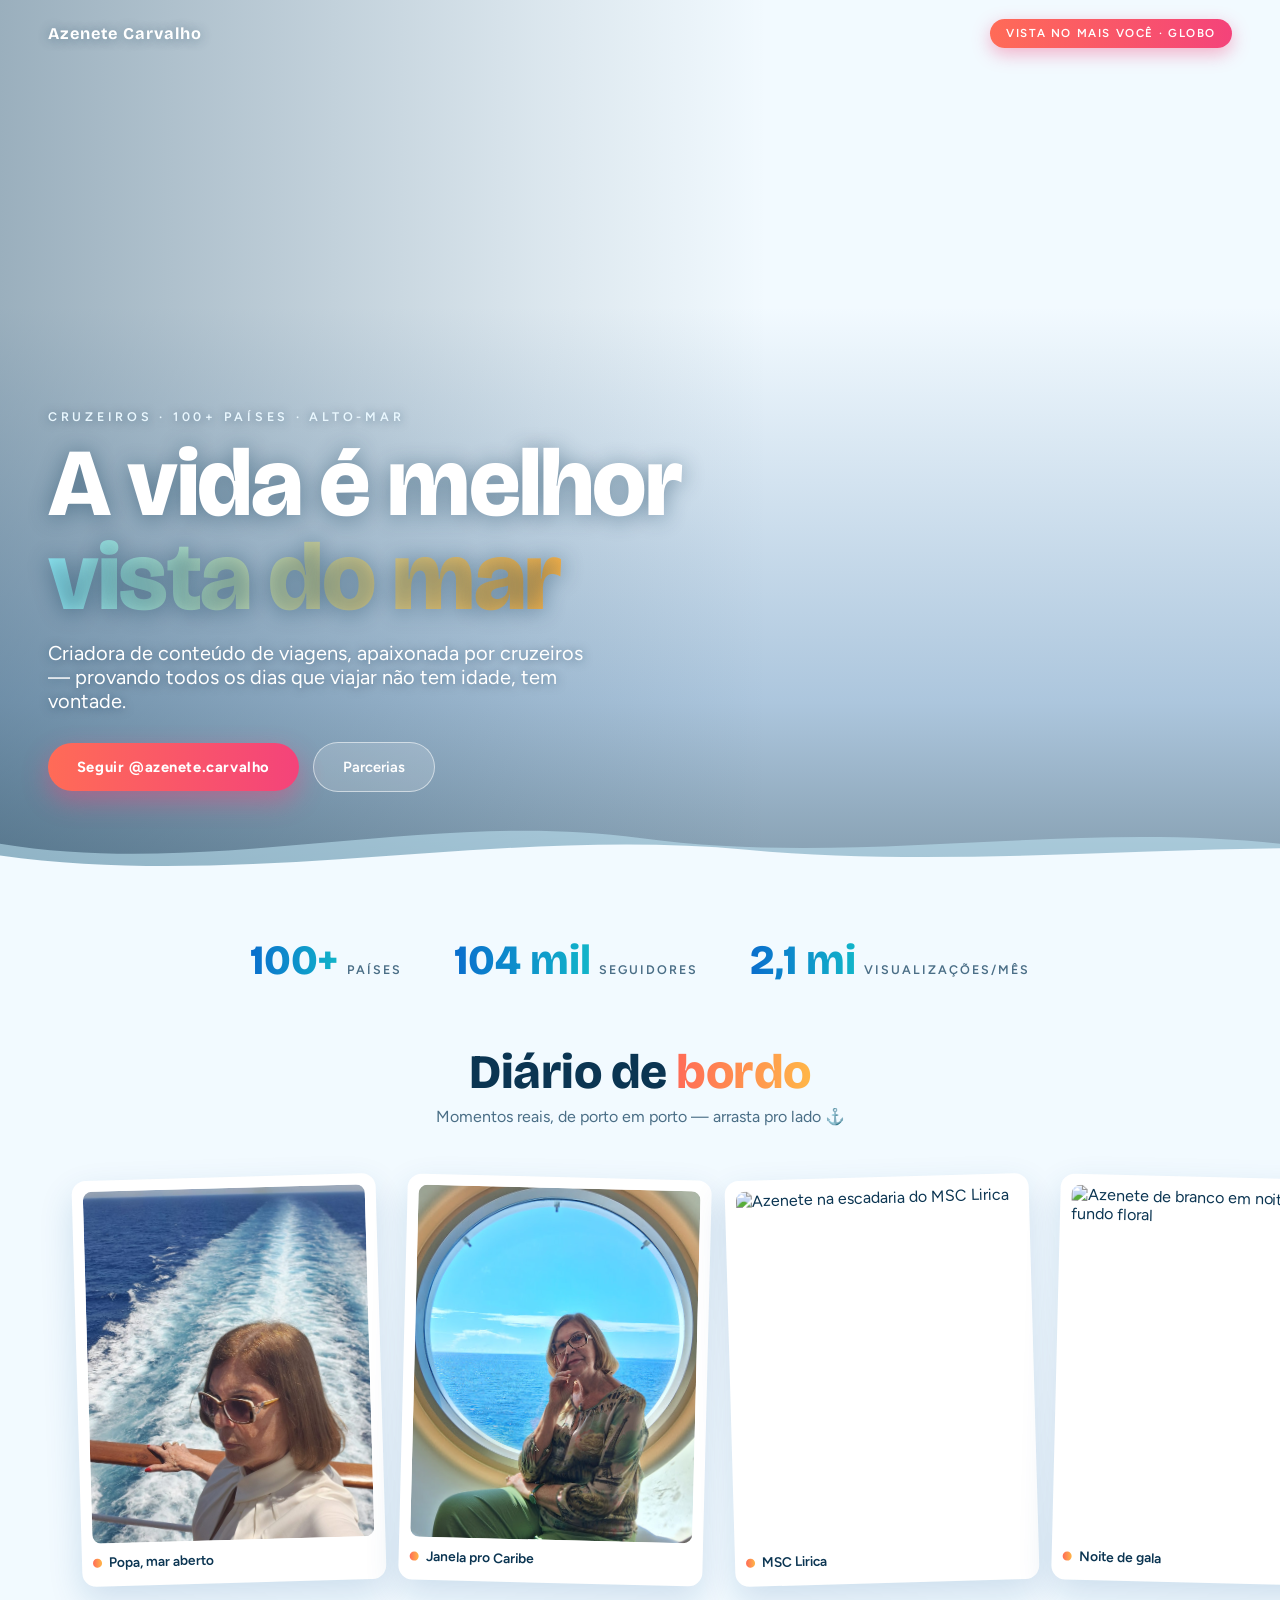
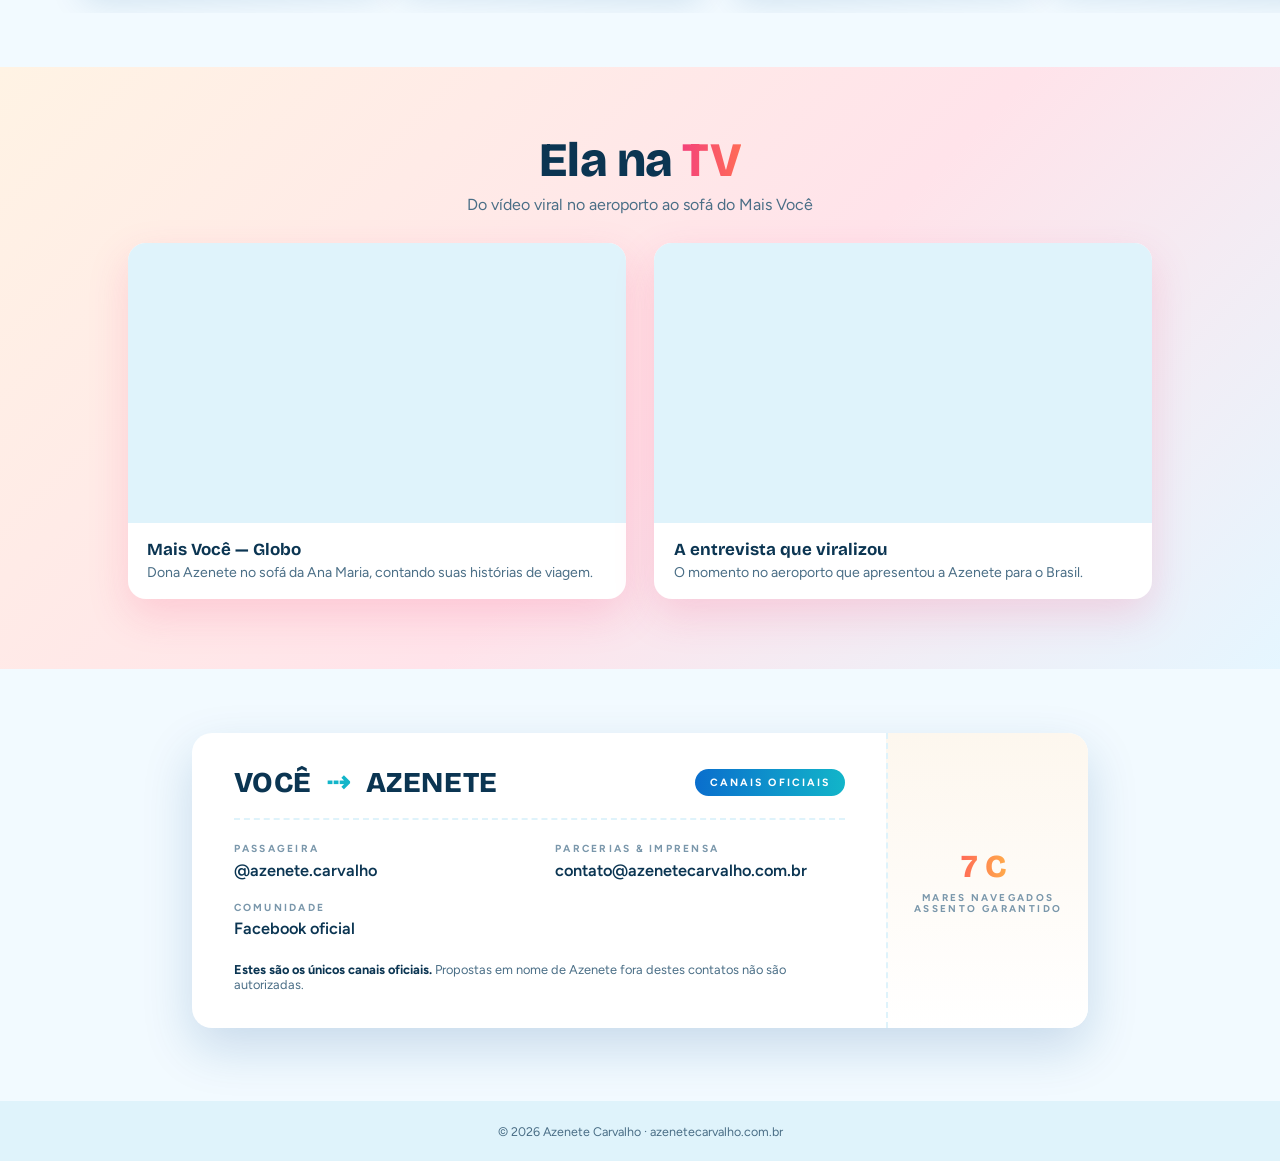
==== index.html @ 5b89d225 "Add files via upload" ====
<!DOCTYPE html>
<html lang="pt-BR">
<head>
<meta charset="UTF-8">
<meta name="viewport" content="width=device-width, initial-scale=1.0">
<title>Azenete Carvalho — A vida vista do mar</title>
<meta name="description" content="Azenete Carvalho, criadora de conteúdo de viagens e apaixonada por cruzeiros. 100+ países, TV, e histórias de cada porto. Contato oficial.">
<link rel="preconnect" href="https://fonts.googleapis.com">
<link rel="preconnect" href="https://fonts.gstatic.com" crossorigin>
<link href="https://fonts.googleapis.com/css2?family=Bricolage+Grotesque:wght@400;600;700;800&family=Figtree:ital,wght@0,300;0,400;0,500;0,600;1,400&display=swap" rel="stylesheet">
<style>
  :root{
    --ceu:#F2FAFF;
    --agua:#DFF3FB;
    --turquesa:#12B5C9;
    --azul:#0A6ECD;
    --profundo:#0B4E8F;
    --coral:#FF6B57;
    --rosa:#F4437A;
    --sol:#FFB648;
    --tinta:#0B3552;
    --branco:#FFFFFF;
  }
  *{margin:0;padding:0;box-sizing:border-box;}
  html{scroll-behavior:smooth;}
  body{
    font-family:'Figtree',sans-serif;
    background:var(--ceu);
    color:var(--tinta);
    overflow-x:hidden;
  }
  h1,h2,h3{font-family:'Bricolage Grotesque',sans-serif;}
  img{display:block;}
  a:focus-visible{outline:3px solid var(--azul);outline-offset:3px;border-radius:4px;}

  /* ============ HERO IMERSIVO ============ */
  .hero{
    position:relative;
    min-height:100svh;
    display:flex;flex-direction:column;justify-content:flex-end;
    isolation:isolate;
  }
  .hero-bg{
    position:absolute;inset:0;z-index:-2;
    background:url("hero-desktop.jpg") center/cover no-repeat;
  }
  @media (max-width:760px){
    .hero-bg{background-image:url("hero-mobile.jpg");background-position:center 30%;}
  }
  .hero::before{ /* véu para leitura, mantendo tudo claro */
    content:"";position:absolute;inset:0;z-index:-1;
    background:
      linear-gradient(90deg,rgba(11,53,82,.38) 0%,rgba(11,53,82,.1) 42%,rgba(11,53,82,0) 60%),
      linear-gradient(180deg,
      rgba(242,250,255,.1) 0%,
      rgba(242,250,255,0) 34%,
      rgba(11,78,143,.3) 78%,
      rgba(11,53,82,.5) 100%);
  }
  .hero-topo{
    position:absolute;top:0;left:0;right:0;
    display:flex;justify-content:space-between;align-items:center;
    padding:1.2rem clamp(1.2rem,4vw,3rem);
  }
  .logo{
    font-family:'Bricolage Grotesque',sans-serif;
    font-weight:700;font-size:1.02rem;letter-spacing:.06em;
    color:var(--branco);text-decoration:none;
    text-shadow:0 1px 12px rgba(11,53,82,.45);
  }
  .hero-topo .tag-topo{
    font-size:.72rem;font-weight:600;letter-spacing:.14em;text-transform:uppercase;
    color:var(--branco);
    background:linear-gradient(90deg,var(--coral),var(--rosa));
    padding:.45rem 1rem;border-radius:999px;
    box-shadow:0 6px 18px rgba(244,67,122,.4);
  }
  .hero-conteudo{
    padding:0 clamp(1.2rem,4vw,3rem) clamp(5.5rem,12vh,8rem);
    color:var(--branco);
  }
  .hero-conteudo .kicker{
    display:inline-block;
    font-weight:600;font-size:.78rem;letter-spacing:.3em;text-transform:uppercase;
    color:#EAF8FF;
    margin-bottom:.8rem;
    text-shadow:0 1px 10px rgba(11,53,82,.5);
  }
  .hero-conteudo h1{
    font-size:clamp(2.7rem,8vw,6rem);
    font-weight:800;
    line-height:.98;
    letter-spacing:-.015em;
    max-width:12ch;
    text-shadow:0 2px 22px rgba(11,53,82,.45);
  }
  .hero-conteudo h1 span{
    background:linear-gradient(90deg,#8FE9F5,var(--sol));
    -webkit-background-clip:text;background-clip:text;
    color:transparent;
  }
  .hero-conteudo p{
    margin-top:1rem;
    font-size:clamp(1rem,1.8vw,1.25rem);
    font-weight:400;
    max-width:34rem;
    text-shadow:0 1px 10px rgba(11,53,82,.5);
  }
  .hero-acao{
    margin-top:1.8rem;
    display:flex;gap:.9rem;flex-wrap:wrap;align-items:center;
  }
  .btn-vivo{
    text-decoration:none;
    font-weight:700;font-size:.92rem;letter-spacing:.04em;
    color:var(--branco);
    background:linear-gradient(90deg,var(--coral),var(--rosa));
    padding:.95rem 1.8rem;border-radius:999px;
    box-shadow:0 10px 26px rgba(244,67,122,.45);
    transition:transform .22s,box-shadow .22s;
  }
  .btn-vivo:hover{transform:translateY(-3px) scale(1.02);box-shadow:0 16px 34px rgba(244,67,122,.55);}
  .btn-vidro{
    text-decoration:none;
    font-weight:600;font-size:.92rem;
    color:var(--branco);
    background:rgba(255,255,255,.16);
    border:1px solid rgba(255,255,255,.55);
    backdrop-filter:blur(6px);
    padding:.95rem 1.8rem;border-radius:999px;
    transition:background .22s;
  }
  .btn-vidro:hover{background:rgba(255,255,255,.3);}
  /* ondas animadas na base do hero */
  .ondas{
    position:absolute;left:0;right:0;bottom:-2px;
    height:clamp(70px,10vw,130px);
    overflow:hidden;
    line-height:0;
  }
  .ondas svg{
    display:block;
    width:200%;height:100%;
    animation:maré 11s linear infinite;
  }
  .ondas.tras svg{animation-duration:17s;opacity:.55;}
  @keyframes maré{
    from{transform:translateX(0);}
    to{transform:translateX(-50%);}
  }
  @media (prefers-reduced-motion:reduce){
    .ondas svg{animation:none;}
  }

  /* ============ FAIXA DE NÚMEROS ============ */
  .bandeirola{
    background:var(--ceu);
    padding:2.2rem 4vw 1rem;
    display:flex;justify-content:center;gap:clamp(1rem,4vw,3.5rem);flex-wrap:wrap;
  }
  .bandeirola div{
    display:flex;align-items:baseline;gap:.55rem;
  }
  .bandeirola strong{
    font-family:'Bricolage Grotesque',sans-serif;
    font-weight:800;
    font-size:clamp(1.8rem,3.4vw,2.6rem);
    background:linear-gradient(90deg,var(--azul),var(--turquesa));
    -webkit-background-clip:text;background-clip:text;color:transparent;
  }
  .bandeirola span{
    font-size:.78rem;font-weight:600;letter-spacing:.16em;text-transform:uppercase;
    color:#4A6E86;
  }

  /* ============ DIÁRIO DE BORDO (galeria) ============ */
  .diario{padding:2.6rem 0 3.4rem;}
  .titulo-onda{
    text-align:center;
    margin-bottom:1.8rem;
    padding:0 6vw;
  }
  .titulo-onda h2{
    font-size:clamp(1.9rem,4.4vw,3rem);
    font-weight:800;letter-spacing:-.01em;
  }
  .titulo-onda h2 em{
    font-style:normal;
    background:linear-gradient(90deg,var(--coral),var(--sol));
    -webkit-background-clip:text;background-clip:text;color:transparent;
  }
  .titulo-onda p{color:#4A6E86;margin-top:.4rem;font-size:1rem;}
  .trilho{
    display:flex;gap:1.4rem;
    overflow-x:auto;
    padding:1.4rem clamp(1.2rem,6vw,5rem) 1.8rem;
    scroll-snap-type:x mandatory;
    scrollbar-width:thin;
    scrollbar-color:var(--turquesa) transparent;
  }
  .polaroide{
    flex:0 0 auto;
    width:clamp(15rem,26vw,19rem);
    background:var(--branco);
    padding:.7rem .7rem 1rem;
    border-radius:14px;
    box-shadow:0 14px 34px rgba(11,78,143,.16);
    scroll-snap-align:center;
    transition:transform .3s;
  }
  .polaroide:nth-child(odd){transform:rotate(-1.6deg);}
  .polaroide:nth-child(even){transform:rotate(1.4deg);}
  .polaroide:hover{transform:rotate(0) translateY(-8px);}
  .polaroide img{
    width:100%;aspect-ratio:4/5;object-fit:cover;
    border-radius:9px;
  }
  .polaroide figcaption{
    margin-top:.7rem;
    font-size:.86rem;font-weight:600;
    color:var(--tinta);
    display:flex;align-items:center;gap:.45rem;
  }
  .polaroide figcaption::before{
    content:"";
    width:.55rem;height:.55rem;border-radius:50%;
    background:linear-gradient(90deg,var(--coral),var(--sol));
    flex:none;
  }

  /* ============ NA TV ============ */
  .tv{
    position:relative;
    background:linear-gradient(135deg,#FFF3E4 0%,#FFE3EA 55%,#E5F6FF 100%);
    padding:4rem 6vw 4.4rem;
  }
  .tv .titulo-onda h2 em{
    background:linear-gradient(90deg,var(--rosa),var(--coral));
    -webkit-background-clip:text;background-clip:text;color:transparent;
  }
  .videos{
    display:grid;
    grid-template-columns:repeat(auto-fit,minmax(min(21rem,100%),1fr));
    gap:1.8rem;
    max-width:64rem;
    margin:0 auto;
  }
  .video-card{
    background:var(--branco);
    border-radius:18px;
    overflow:hidden;
    box-shadow:0 16px 40px rgba(244,67,122,.18);
  }
  .video-card .tela{
    aspect-ratio:16/9;
    width:100%;border:0;display:block;
    background:var(--agua);
  }
  .video-card h3{
    font-size:1.06rem;font-weight:700;
    padding:1rem 1.2rem .25rem;
  }
  .video-card p{
    font-size:.88rem;color:#4A6E86;
    padding:0 1.2rem 1.1rem;
  }

  /* ============ CARTÃO DE EMBARQUE (contato) ============ */
  .embarque{padding:4rem 6vw 4.6rem;background:var(--ceu);}
  .cartao-embarque{
    max-width:56rem;margin:0 auto;
    display:grid;
    grid-template-columns:1fr auto;
    background:var(--branco);
    border-radius:20px;
    overflow:hidden;
    box-shadow:0 20px 50px rgba(11,78,143,.18);
  }
  .ce-principal{padding:2rem clamp(1.4rem,4vw,2.6rem) 2.2rem;}
  .ce-cabecalho{
    display:flex;justify-content:space-between;align-items:center;
    gap:1rem;
    padding-bottom:1.1rem;margin-bottom:1.4rem;
    border-bottom:2px dashed var(--agua);
  }
  .ce-cabecalho .rota{
    font-family:'Bricolage Grotesque',sans-serif;
    font-weight:800;font-size:clamp(1.3rem,3vw,1.8rem);
    letter-spacing:.02em;
  }
  .ce-cabecalho .rota i{
    font-style:normal;color:var(--turquesa);padding:0 .5rem;
  }
  .ce-cabecalho .classe{
    font-size:.66rem;font-weight:700;letter-spacing:.2em;text-transform:uppercase;
    color:var(--branco);
    background:linear-gradient(90deg,var(--azul),var(--turquesa));
    padding:.45rem .9rem;border-radius:999px;
    white-space:nowrap;
  }
  .ce-campos{
    display:grid;
    grid-template-columns:repeat(auto-fit,minmax(13rem,1fr));
    gap:1.3rem 2rem;
  }
  .ce-campos dt{
    font-size:.64rem;font-weight:700;letter-spacing:.22em;text-transform:uppercase;
    color:#7A97AB;
    margin-bottom:.3rem;
  }
  .ce-campos dd a{
    font-weight:600;font-size:1.02rem;
    color:var(--tinta);text-decoration:none;
    border-bottom:2px solid transparent;
    transition:color .2s,border-color .2s;
    overflow-wrap:anywhere;
  }
  .ce-campos dd a:hover{color:var(--azul);border-color:var(--sol);}
  .ce-aviso{
    margin-top:1.5rem;
    font-size:.8rem;color:#4A6E86;
  }
  .ce-aviso b{color:var(--tinta);}
  .ce-canhoto{
    border-left:2px dashed var(--agua);
    background:linear-gradient(180deg,#FDF7EE,#FFF);
    padding:2rem 1.6rem;
    display:flex;flex-direction:column;justify-content:center;align-items:center;
    gap:.4rem;
    min-width:11rem;
    text-align:center;
  }
  .ce-canhoto .assento{
    font-family:'Bricolage Grotesque',sans-serif;
    font-weight:800;font-size:2rem;
    background:linear-gradient(90deg,var(--coral),var(--sol));
    -webkit-background-clip:text;background-clip:text;color:transparent;
  }
  .ce-canhoto span{
    font-size:.62rem;font-weight:700;letter-spacing:.24em;text-transform:uppercase;
    color:#7A97AB;
  }

  footer{
    text-align:center;
    padding:1.4rem 6vw;
    font-size:.78rem;color:#4A6E86;
    background:var(--agua);
  }

  @media (prefers-reduced-motion:no-preference){
    .hero-conteudo>*{animation:subir .85s ease both;}
    .hero-conteudo p{animation-delay:.12s;}
    .hero-acao{animation-delay:.22s;}
    @keyframes subir{from{opacity:0;transform:translateY(18px);}to{opacity:1;transform:none;}}
  }

  @media (max-width:760px){
    .hero-topo .tag-topo{display:none;}
    .cartao-embarque{grid-template-columns:1fr;}
    .ce-canhoto{
      border-left:none;border-top:2px dashed var(--agua);
      flex-direction:row;justify-content:center;gap:.8rem;
      padding:1.2rem;
    }
  }
</style>
</head>
<body>

<header class="hero">
  <div class="hero-bg" role="img" aria-label="Azenete Carvalho de azul na popa do navio, com a mão na amurada e a esteira turquesa do cruzeiro ao fundo"></div>
  <div class="hero-topo">
    <a class="logo" href="#">Azenete Carvalho</a>
    <span class="tag-topo">Vista no Mais Você · Globo</span>
  </div>
  <div class="hero-conteudo">
    <span class="kicker">Cruzeiros · 100+ países · Alto-mar</span>
    <h1>A vida é melhor <span>vista do mar</span></h1>
    <p>Criadora de conteúdo de viagens, apaixonada por cruzeiros — provando todos os dias que viajar não tem idade, tem vontade.</p>
    <div class="hero-acao">
      <a class="btn-vivo" href="https://www.instagram.com/azenete.carvalho" target="_blank" rel="noopener">Seguir @azenete.carvalho</a>
      <a class="btn-vidro" href="#contato">Parcerias</a>
    </div>
  </div>
  <div class="ondas tras" aria-hidden="true">
    <svg viewBox="0 0 1440 110" preserveAspectRatio="none" xmlns="http://www.w3.org/2000/svg">
      <path d="M0,60 C120,90 240,30 360,55 C480,80 600,40 720,60 C840,80 960,30 1080,55 C1200,80 1320,45 1440,60 L1440,110 L0,110 Z" fill="#BFE6F4"/>
      <path d="M1440,60 C1560,90 1680,30 1800,55 C1920,80 2040,40 2160,60 C2280,80 2400,30 2520,55 C2640,80 2760,45 2880,60 L2880,110 L1440,110 Z" fill="#BFE6F4"/>
    </svg>
  </div>
  <div class="ondas" aria-hidden="true">
    <svg viewBox="0 0 1440 110" preserveAspectRatio="none" xmlns="http://www.w3.org/2000/svg">
      <path d="M0,70 C140,100 280,45 420,65 C560,85 700,50 840,70 C980,90 1120,45 1260,65 C1360,79 1420,68 1440,70 L1440,110 L0,110 Z" fill="#F2FAFF"/>
      <path d="M1440,70 C1580,100 1720,45 1860,65 C2000,85 2140,50 2280,70 C2420,90 2560,45 2700,65 C2800,79 2860,68 2880,70 L2880,110 L1440,110 Z" fill="#F2FAFF"/>
    </svg>
  </div>
</header>

<section class="bandeirola" aria-label="Em números">
  <div><strong>100+</strong><span>países</span></div>
  <div><strong>104 mil</strong><span>seguidores</span></div>
  <div><strong>2,1 mi</strong><span>visualizações/mês</span></div>
</section>

<section class="diario">
  <div class="titulo-onda">
    <h2>Diário de <em>bordo</em></h2>
    <p>Momentos reais, de porto em porto — arrasta pro lado ⚓</p>
  </div>
  <div class="trilho" tabindex="0" aria-label="Galeria de fotos, role horizontalmente">
    <figure class="polaroide">
      <img src="capa-esteira.jpg" alt="Azenete de blusa branca na popa, com a esteira azul do navio ao fundo" loading="lazy">
      <figcaption>Popa, mar aberto</figcaption>
    </figure>
    <figure class="polaroide">
      <img src="galeria-escotilha-sol.jpg" alt="Azenete sentada numa grande escotilha com o mar azul atrás" loading="lazy">
      <figcaption>Janela pro Caribe</figcaption>
    </figure>
    <figure class="polaroide">
      <img src="galeria-escadaria.jpg" alt="Azenete na escadaria do MSC Lirica" loading="lazy">
      <figcaption>MSC Lirica</figcaption>
    </figure>
    <figure class="polaroide">
      <img src="galeria-gala-flores.jpg" alt="Azenete de branco em noite de gala, fundo floral" loading="lazy">
      <figcaption>Noite de gala</figcaption>
    </figure>
    <figure class="polaroide">
      <img src="galeria-escotilha-poa.jpg" alt="Azenete de blusa poá diante da escotilha" loading="lazy">
      <figcaption>Fim de tarde a bordo</figcaption>
    </figure>
    <figure class="polaroide">
      <img src="galeria-estudio.jpg" alt="Retrato de Azenete no estúdio do MSC World America" loading="lazy">
      <figcaption>MSC World America</figcaption>
    </figure>
    <figure class="polaroide">
      <img src="galeria-esteira-verde.jpg" alt="Azenete de camisa verde com a esteira do navio ao fundo" loading="lazy">
      <figcaption>Rumo ao próximo porto</figcaption>
    </figure>
  </div>
</section>

<section class="tv">
  <div class="titulo-onda">
    <h2>Ela na <em>TV</em></h2>
    <p>Do vídeo viral no aeroporto ao sofá do Mais Você</p>
  </div>
  <div class="videos">
    <div class="video-card">
      <!-- SUBSTITUA VIDEO_ID_1 pelo ID do vídeo no YouTube -->
      <iframe class="tela" src="https://www.youtube.com/embed/VIDEO_ID_1" title="Azenete no Mais Você (Globo)" loading="lazy" allowfullscreen></iframe>
      <h3>Mais Você — Globo</h3>
      <p>Dona Azenete no sofá da Ana Maria, contando suas histórias de viagem.</p>
    </div>
    <div class="video-card">
      <!-- SUBSTITUA VIDEO_ID_2 pelo ID do vídeo no YouTube -->
      <iframe class="tela" src="https://www.youtube.com/embed/VIDEO_ID_2" title="Entrevista viral de Azenete" loading="lazy" allowfullscreen></iframe>
      <h3>A entrevista que viralizou</h3>
      <p>O momento no aeroporto que apresentou a Azenete para o Brasil.</p>
    </div>
  </div>
</section>

<section class="embarque" id="contato">
  <div class="cartao-embarque">
    <div class="ce-principal">
      <div class="ce-cabecalho">
        <span class="rota">VOCÊ <i>⇢</i> AZENETE</span>
        <span class="classe">Canais oficiais</span>
      </div>
      <dl class="ce-campos">
        <div>
          <dt>Passageira</dt>
          <dd><a href="https://www.instagram.com/azenete.carvalho" target="_blank" rel="noopener">@azenete.carvalho</a></dd>
        </div>
        <div>
          <dt>Parcerias &amp; imprensa</dt>
          <dd><a href="mailto:contato@azenetecarvalho.com.br">contato@azenetecarvalho.com.br</a></dd>
        </div>
        <div>
          <dt>Comunidade</dt>
          <dd><a href="https://www.facebook.com/share/17AZVRUCJy/" target="_blank" rel="noopener">Facebook oficial</a></dd>
        </div>
      </dl>
      <p class="ce-aviso"><b>Estes são os únicos canais oficiais.</b> Propostas em nome de Azenete fora destes contatos não são autorizadas.</p>
    </div>
    <div class="ce-canhoto">
      <span class="assento">7C</span>
      <span>mares navegados<br>assento garantido</span>
    </div>
  </div>
</section>

<footer>© 2026 Azenete Carvalho · azenetecarvalho.com.br</footer>

</body>
</html>
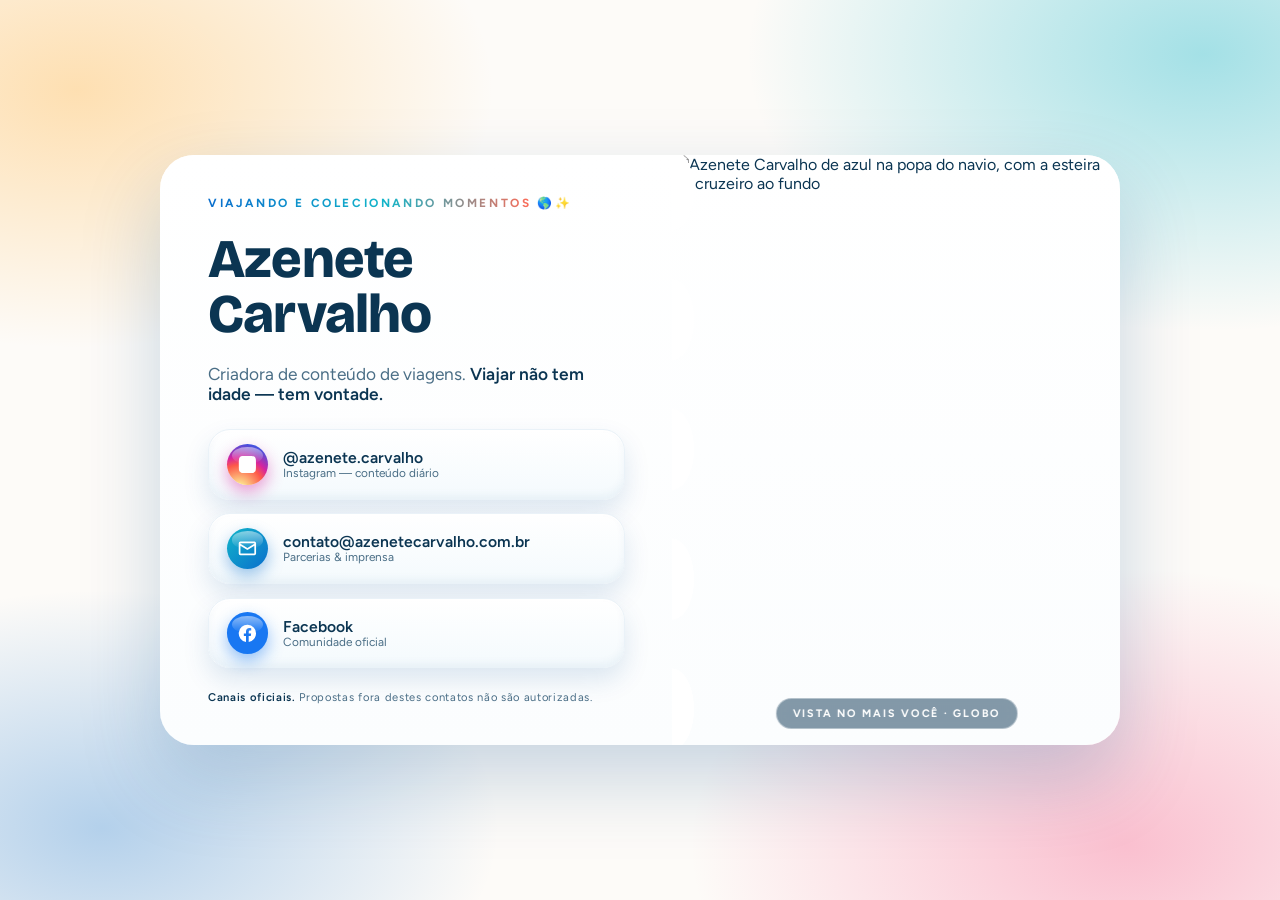
==== commit b12bf4db: "Add files via upload" ====
--- a/index.html
+++ b/index.html
@@ -3,495 +3,229 @@
 <head>
 <meta charset="UTF-8">
 <meta name="viewport" content="width=device-width, initial-scale=1.0">
-<title>Azenete Carvalho — A vida vista do mar</title>
-<meta name="description" content="Azenete Carvalho, criadora de conteúdo de viagens e apaixonada por cruzeiros. 100+ países, TV, e histórias de cada porto. Contato oficial.">
+<title>Azenete Carvalho — Cruzeiros &amp; Viagens</title>
+<meta name="description" content="Azenete Carvalho, criadora de conteúdo de viagens. Canais oficiais de contato.">
 <link rel="preconnect" href="https://fonts.googleapis.com">
 <link rel="preconnect" href="https://fonts.gstatic.com" crossorigin>
-<link href="https://fonts.googleapis.com/css2?family=Bricolage+Grotesque:wght@400;600;700;800&family=Figtree:ital,wght@0,300;0,400;0,500;0,600;1,400&display=swap" rel="stylesheet">
+<link href="https://fonts.googleapis.com/css2?family=Bricolage+Grotesque:wght@600;800&family=Figtree:wght@400;600;700&display=swap" rel="stylesheet">
 <style>
   :root{
-    --ceu:#F2FAFF;
-    --agua:#DFF3FB;
+    --ceu:#EFF8FD;
     --turquesa:#12B5C9;
     --azul:#0A6ECD;
-    --profundo:#0B4E8F;
     --coral:#FF6B57;
     --rosa:#F4437A;
     --sol:#FFB648;
     --tinta:#0B3552;
+    --suave:#4A6E86;
     --branco:#FFFFFF;
   }
   *{margin:0;padding:0;box-sizing:border-box;}
-  html{scroll-behavior:smooth;}
+  html,body{height:100%;}
   body{
     font-family:'Figtree',sans-serif;
-    background:var(--ceu);
     color:var(--tinta);
-    overflow-x:hidden;
-  }
-  h1,h2,h3{font-family:'Bricolage Grotesque',sans-serif;}
-  img{display:block;}
-  a:focus-visible{outline:3px solid var(--azul);outline-offset:3px;border-radius:4px;}
-
-  /* ============ HERO IMERSIVO ============ */
-  .hero{
-    position:relative;
-    min-height:100svh;
-    display:flex;flex-direction:column;justify-content:flex-end;
-    isolation:isolate;
-  }
-  .hero-bg{
-    position:absolute;inset:0;z-index:-2;
-    background:url("hero-desktop.jpg") center/cover no-repeat;
-  }
-  @media (max-width:760px){
-    .hero-bg{background-image:url("hero-mobile.jpg");background-position:center 30%;}
-  }
-  .hero::before{ /* véu para leitura, mantendo tudo claro */
-    content:"";position:absolute;inset:0;z-index:-1;
     background:
-      linear-gradient(90deg,rgba(11,53,82,.38) 0%,rgba(11,53,82,.1) 42%,rgba(11,53,82,0) 60%),
-      linear-gradient(180deg,
-      rgba(242,250,255,.1) 0%,
-      rgba(242,250,255,0) 34%,
-      rgba(11,78,143,.3) 78%,
-      rgba(11,53,82,.5) 100%);
-  }
-  .hero-topo{
-    position:absolute;top:0;left:0;right:0;
-    display:flex;justify-content:space-between;align-items:center;
-    padding:1.2rem clamp(1.2rem,4vw,3rem);
-  }
-  .logo{
-    font-family:'Bricolage Grotesque',sans-serif;
-    font-weight:700;font-size:1.02rem;letter-spacing:.06em;
-    color:var(--branco);text-decoration:none;
-    text-shadow:0 1px 12px rgba(11,53,82,.45);
-  }
-  .hero-topo .tag-topo{
-    font-size:.72rem;font-weight:600;letter-spacing:.14em;text-transform:uppercase;
-    color:var(--branco);
-    background:linear-gradient(90deg,var(--coral),var(--rosa));
-    padding:.45rem 1rem;border-radius:999px;
-    box-shadow:0 6px 18px rgba(244,67,122,.4);
-  }
-  .hero-conteudo{
-    padding:0 clamp(1.2rem,4vw,3rem) clamp(5.5rem,12vh,8rem);
-    color:var(--branco);
-  }
-  .hero-conteudo .kicker{
-    display:inline-block;
-    font-weight:600;font-size:.78rem;letter-spacing:.3em;text-transform:uppercase;
-    color:#EAF8FF;
-    margin-bottom:.8rem;
-    text-shadow:0 1px 10px rgba(11,53,82,.5);
-  }
-  .hero-conteudo h1{
-    font-size:clamp(2.7rem,8vw,6rem);
-    font-weight:800;
-    line-height:.98;
-    letter-spacing:-.015em;
-    max-width:12ch;
-    text-shadow:0 2px 22px rgba(11,53,82,.45);
-  }
-  .hero-conteudo h1 span{
-    background:linear-gradient(90deg,#8FE9F5,var(--sol));
-    -webkit-background-clip:text;background-clip:text;
-    color:transparent;
-  }
-  .hero-conteudo p{
-    margin-top:1rem;
-    font-size:clamp(1rem,1.8vw,1.25rem);
-    font-weight:400;
-    max-width:34rem;
-    text-shadow:0 1px 10px rgba(11,53,82,.5);
-  }
-  .hero-acao{
-    margin-top:1.8rem;
-    display:flex;gap:.9rem;flex-wrap:wrap;align-items:center;
-  }
-  .btn-vivo{
-    text-decoration:none;
-    font-weight:700;font-size:.92rem;letter-spacing:.04em;
-    color:var(--branco);
-    background:linear-gradient(90deg,var(--coral),var(--rosa));
-    padding:.95rem 1.8rem;border-radius:999px;
-    box-shadow:0 10px 26px rgba(244,67,122,.45);
-    transition:transform .22s,box-shadow .22s;
-  }
-  .btn-vivo:hover{transform:translateY(-3px) scale(1.02);box-shadow:0 16px 34px rgba(244,67,122,.55);}
-  .btn-vidro{
-    text-decoration:none;
-    font-weight:600;font-size:.92rem;
-    color:var(--branco);
-    background:rgba(255,255,255,.16);
-    border:1px solid rgba(255,255,255,.55);
-    backdrop-filter:blur(6px);
-    padding:.95rem 1.8rem;border-radius:999px;
-    transition:background .22s;
-  }
-  .btn-vidro:hover{background:rgba(255,255,255,.3);}
-  /* ondas animadas na base do hero */
-  .ondas{
-    position:absolute;left:0;right:0;bottom:-2px;
-    height:clamp(70px,10vw,130px);
+      radial-gradient(42rem 26rem at 6% 10%,rgba(255,182,72,.4) 0%,transparent 62%),
+      radial-gradient(46rem 28rem at 94% 6%,rgba(18,181,201,.38) 0%,transparent 62%),
+      radial-gradient(44rem 28rem at 88% 94%,rgba(244,67,122,.32) 0%,transparent 62%),
+      radial-gradient(40rem 24rem at 8% 92%,rgba(10,110,205,.3) 0%,transparent 62%),
+      radial-gradient(30rem 20rem at 50% 50%,rgba(143,233,245,.22) 0%,transparent 70%),
+      #FDFBF8;
+    display:grid;
+    place-items:center;
+    padding:clamp(.8rem,2.5vh,2rem);
     overflow:hidden;
-    line-height:0;
-  }
-  .ondas svg{
-    display:block;
-    width:200%;height:100%;
-    animation:maré 11s linear infinite;
-  }
-  .ondas.tras svg{animation-duration:17s;opacity:.55;}
-  @keyframes maré{
-    from{transform:translateX(0);}
-    to{transform:translateX(-50%);}
-  }
-  @media (prefers-reduced-motion:reduce){
-    .ondas svg{animation:none;}
-  }
-
-  /* ============ FAIXA DE NÚMEROS ============ */
-  .bandeirola{
-    background:var(--ceu);
-    padding:2.2rem 4vw 1rem;
-    display:flex;justify-content:center;gap:clamp(1rem,4vw,3.5rem);flex-wrap:wrap;
-  }
-  .bandeirola div{
-    display:flex;align-items:baseline;gap:.55rem;
-  }
-  .bandeirola strong{
+  }
+  a:focus-visible{outline:3px solid var(--azul);outline-offset:3px;border-radius:8px;}
+
+  .cartao{
+    display:grid;
+    grid-template-columns:minmax(0,1.15fr) minmax(0,1fr);
+    width:min(60rem,100%);
+    max-height:min(92svh,44rem);
+    background:linear-gradient(180deg,#FFFFFF,#FBFDFE);
+    border-radius:34px;
+    box-shadow:
+      0 34px 80px rgba(11,78,143,.22),
+      inset 0 2px 0 rgba(255,255,255,.9);
+    overflow:hidden;
+  }
+
+  /* ===== texto ===== */
+  .info{
+    padding:clamp(1.6rem,4.5vh,3.2rem) clamp(1.5rem,4vw,3rem);
+    display:flex;flex-direction:column;justify-content:center;gap:clamp(.9rem,2.4vh,1.4rem);
+    min-width:0;
+  }
+  .info .ola{
+    font-size:.74rem;font-weight:700;letter-spacing:.22em;text-transform:uppercase;
+  }
+  .info .ola .grad{
+    background:linear-gradient(90deg,var(--azul),var(--turquesa) 55%,var(--coral));
+    -webkit-background-clip:text;background-clip:text;color:transparent;
+  }
+  .info h1{
     font-family:'Bricolage Grotesque',sans-serif;
     font-weight:800;
-    font-size:clamp(1.8rem,3.4vw,2.6rem);
-    background:linear-gradient(90deg,var(--azul),var(--turquesa));
-    -webkit-background-clip:text;background-clip:text;color:transparent;
-  }
-  .bandeirola span{
-    font-size:.78rem;font-weight:600;letter-spacing:.16em;text-transform:uppercase;
-    color:#4A6E86;
-  }
-
-  /* ============ DIÁRIO DE BORDO (galeria) ============ */
-  .diario{padding:2.6rem 0 3.4rem;}
-  .titulo-onda{
-    text-align:center;
-    margin-bottom:1.8rem;
-    padding:0 6vw;
-  }
-  .titulo-onda h2{
-    font-size:clamp(1.9rem,4.4vw,3rem);
-    font-weight:800;letter-spacing:-.01em;
-  }
-  .titulo-onda h2 em{
-    font-style:normal;
-    background:linear-gradient(90deg,var(--coral),var(--sol));
-    -webkit-background-clip:text;background-clip:text;color:transparent;
-  }
-  .titulo-onda p{color:#4A6E86;margin-top:.4rem;font-size:1rem;}
-  .trilho{
-    display:flex;gap:1.4rem;
-    overflow-x:auto;
-    padding:1.4rem clamp(1.2rem,6vw,5rem) 1.8rem;
-    scroll-snap-type:x mandatory;
-    scrollbar-width:thin;
-    scrollbar-color:var(--turquesa) transparent;
-  }
-  .polaroide{
-    flex:0 0 auto;
-    width:clamp(15rem,26vw,19rem);
-    background:var(--branco);
-    padding:.7rem .7rem 1rem;
-    border-radius:14px;
-    box-shadow:0 14px 34px rgba(11,78,143,.16);
-    scroll-snap-align:center;
-    transition:transform .3s;
-  }
-  .polaroide:nth-child(odd){transform:rotate(-1.6deg);}
-  .polaroide:nth-child(even){transform:rotate(1.4deg);}
-  .polaroide:hover{transform:rotate(0) translateY(-8px);}
-  .polaroide img{
-    width:100%;aspect-ratio:4/5;object-fit:cover;
-    border-radius:9px;
-  }
-  .polaroide figcaption{
-    margin-top:.7rem;
-    font-size:.86rem;font-weight:600;
+    font-size:clamp(2rem,5.2vw,3.4rem);
+    line-height:1.02;letter-spacing:-.015em;
+  }
+  .info .frase{
+    font-size:clamp(.95rem,1.6vw,1.08rem);
+    color:var(--suave);
+    max-width:24rem;
+  }
+  .info .frase b{color:var(--tinta);font-weight:600;}
+
+  .acoes{display:flex;flex-direction:column;gap:.85rem;margin-top:.2rem;}
+  .acao{
+    display:flex;align-items:center;gap:.95rem;
+    text-decoration:none;
+    font-weight:600;font-size:.98rem;
     color:var(--tinta);
-    display:flex;align-items:center;gap:.45rem;
-  }
-  .polaroide figcaption::before{
+    background:linear-gradient(180deg,#FFFFFF,#F4FAFD);
+    border:1px solid #EAF2F8;
+    border-radius:22px;
+    padding:.85rem 1.1rem;
+    box-shadow:
+      0 12px 26px rgba(11,78,143,.13),
+      inset 0 1.5px 0 rgba(255,255,255,.95),
+      inset 0 -4px 8px rgba(11,78,143,.05);
+    transition:transform .2s,box-shadow .2s;
+  }
+  .acao:hover{
+    transform:translateY(-3px);
+    box-shadow:
+      0 18px 36px rgba(11,78,143,.19),
+      inset 0 1.5px 0 rgba(255,255,255,.95),
+      inset 0 -4px 8px rgba(11,78,143,.05);
+  }
+  .acao .ic{
+    width:2.6rem;height:2.6rem;flex:none;
+    border-radius:50%;
+    display:grid;place-items:center;
+    color:var(--branco);
+    position:relative;
+    overflow:hidden;
+  }
+  .acao .ic::after{ /* brilho de vidro na moeda */
     content:"";
-    width:.55rem;height:.55rem;border-radius:50%;
-    background:linear-gradient(90deg,var(--coral),var(--sol));
-    flex:none;
-  }
-
-  /* ============ NA TV ============ */
-  .tv{
+    position:absolute;left:12%;top:8%;right:12%;height:42%;
+    border-radius:50%;
+    background:linear-gradient(180deg,rgba(255,255,255,.5),rgba(255,255,255,0));
+  }
+  .acao .ic svg{width:1.3rem;height:1.3rem;fill:currentColor;position:relative;z-index:1;}
+  /* gradiente oficial do Instagram */
+  .acao.insta .ic{
+    background:radial-gradient(circle at 30% 110%,#FDF497 0%,#FDF497 5%,#FD5949 45%,#D6249F 60%,#285AEB 90%);
+    box-shadow:0 7px 16px rgba(214,36,159,.45);
+  }
+  /* azul oficial do Facebook */
+  .acao.face .ic{
+    background:#1877F2;
+    box-shadow:0 7px 16px rgba(24,119,242,.45);
+  }
+  .acao.mail .ic{
+    background:linear-gradient(135deg,var(--turquesa),var(--azul));
+    box-shadow:0 7px 16px rgba(10,110,205,.4);
+  }
+  .acao small{
+    display:block;font-weight:400;font-size:.74rem;color:var(--suave);
+    line-height:1.15;
+  }
+  .selo{
+    font-size:.7rem;color:var(--suave);
+    letter-spacing:.06em;
+  }
+  .selo b{color:var(--tinta);font-weight:600;}
+
+  /* ===== foto ===== */
+  .foto{
     position:relative;
-    background:linear-gradient(135deg,#FFF3E4 0%,#FFE3EA 55%,#E5F6FF 100%);
-    padding:4rem 6vw 4.4rem;
-  }
-  .tv .titulo-onda h2 em{
-    background:linear-gradient(90deg,var(--rosa),var(--coral));
-    -webkit-background-clip:text;background-clip:text;color:transparent;
-  }
-  .videos{
-    display:grid;
-    grid-template-columns:repeat(auto-fit,minmax(min(21rem,100%),1fr));
-    gap:1.8rem;
-    max-width:64rem;
-    margin:0 auto;
-  }
-  .video-card{
-    background:var(--branco);
-    border-radius:18px;
-    overflow:hidden;
-    box-shadow:0 16px 40px rgba(244,67,122,.18);
-  }
-  .video-card .tela{
-    aspect-ratio:16/9;
-    width:100%;border:0;display:block;
-    background:var(--agua);
-  }
-  .video-card h3{
-    font-size:1.06rem;font-weight:700;
-    padding:1rem 1.2rem .25rem;
-  }
-  .video-card p{
-    font-size:.88rem;color:#4A6E86;
-    padding:0 1.2rem 1.1rem;
-  }
-
-  /* ============ CARTÃO DE EMBARQUE (contato) ============ */
-  .embarque{padding:4rem 6vw 4.6rem;background:var(--ceu);}
-  .cartao-embarque{
-    max-width:56rem;margin:0 auto;
-    display:grid;
-    grid-template-columns:1fr auto;
-    background:var(--branco);
-    border-radius:20px;
-    overflow:hidden;
-    box-shadow:0 20px 50px rgba(11,78,143,.18);
-  }
-  .ce-principal{padding:2rem clamp(1.4rem,4vw,2.6rem) 2.2rem;}
-  .ce-cabecalho{
-    display:flex;justify-content:space-between;align-items:center;
-    gap:1rem;
-    padding-bottom:1.1rem;margin-bottom:1.4rem;
-    border-bottom:2px dashed var(--agua);
-  }
-  .ce-cabecalho .rota{
-    font-family:'Bricolage Grotesque',sans-serif;
-    font-weight:800;font-size:clamp(1.3rem,3vw,1.8rem);
-    letter-spacing:.02em;
-  }
-  .ce-cabecalho .rota i{
-    font-style:normal;color:var(--turquesa);padding:0 .5rem;
-  }
-  .ce-cabecalho .classe{
-    font-size:.66rem;font-weight:700;letter-spacing:.2em;text-transform:uppercase;
+    min-height:100%;
+    min-width:0;
+  }
+  .foto img{
+    position:absolute;inset:0;
+    width:100%;height:100%;
+    object-fit:cover;object-position:center 22%;
+  }
+  .foto::after{ /* onda que invade a foto */
+    content:"";
+    position:absolute;left:-1px;top:0;bottom:0;width:3.4rem;
+    background:radial-gradient(2.2rem 50% at 0% 50%,var(--branco) 62%,transparent 63%) left center/100% 22% repeat-y;
+  }
+  .foto .badge{
+    position:absolute;left:50%;bottom:1rem;transform:translateX(-50%);
+    white-space:nowrap;
+    font-size:.68rem;font-weight:700;letter-spacing:.16em;text-transform:uppercase;
     color:var(--branco);
-    background:linear-gradient(90deg,var(--azul),var(--turquesa));
-    padding:.45rem .9rem;border-radius:999px;
-    white-space:nowrap;
-  }
-  .ce-campos{
-    display:grid;
-    grid-template-columns:repeat(auto-fit,minmax(13rem,1fr));
-    gap:1.3rem 2rem;
-  }
-  .ce-campos dt{
-    font-size:.64rem;font-weight:700;letter-spacing:.22em;text-transform:uppercase;
-    color:#7A97AB;
-    margin-bottom:.3rem;
-  }
-  .ce-campos dd a{
-    font-weight:600;font-size:1.02rem;
-    color:var(--tinta);text-decoration:none;
-    border-bottom:2px solid transparent;
-    transition:color .2s,border-color .2s;
-    overflow-wrap:anywhere;
-  }
-  .ce-campos dd a:hover{color:var(--azul);border-color:var(--sol);}
-  .ce-aviso{
-    margin-top:1.5rem;
-    font-size:.8rem;color:#4A6E86;
-  }
-  .ce-aviso b{color:var(--tinta);}
-  .ce-canhoto{
-    border-left:2px dashed var(--agua);
-    background:linear-gradient(180deg,#FDF7EE,#FFF);
-    padding:2rem 1.6rem;
-    display:flex;flex-direction:column;justify-content:center;align-items:center;
-    gap:.4rem;
-    min-width:11rem;
-    text-align:center;
-  }
-  .ce-canhoto .assento{
-    font-family:'Bricolage Grotesque',sans-serif;
-    font-weight:800;font-size:2rem;
-    background:linear-gradient(90deg,var(--coral),var(--sol));
-    -webkit-background-clip:text;background-clip:text;color:transparent;
-  }
-  .ce-canhoto span{
-    font-size:.62rem;font-weight:700;letter-spacing:.24em;text-transform:uppercase;
-    color:#7A97AB;
-  }
-
-  footer{
-    text-align:center;
-    padding:1.4rem 6vw;
-    font-size:.78rem;color:#4A6E86;
-    background:var(--agua);
+    background:rgba(11,53,82,.5);
+    backdrop-filter:blur(6px);
+    border:1px solid rgba(255,255,255,.4);
+    padding:.5rem 1rem;border-radius:999px;
   }
 
   @media (prefers-reduced-motion:no-preference){
-    .hero-conteudo>*{animation:subir .85s ease both;}
-    .hero-conteudo p{animation-delay:.12s;}
-    .hero-acao{animation-delay:.22s;}
-    @keyframes subir{from{opacity:0;transform:translateY(18px);}to{opacity:1;transform:none;}}
-  }
-
-  @media (max-width:760px){
-    .hero-topo .tag-topo{display:none;}
-    .cartao-embarque{grid-template-columns:1fr;}
-    .ce-canhoto{
-      border-left:none;border-top:2px dashed var(--agua);
-      flex-direction:row;justify-content:center;gap:.8rem;
-      padding:1.2rem;
+    .cartao{animation:chegar .8s cubic-bezier(.2,.7,.3,1) both;}
+    @keyframes chegar{from{opacity:0;transform:translateY(22px) scale(.985);}to{opacity:1;transform:none;}}
+  }
+
+  /* ===== mobile: foto no topo, tudo numa tela ===== */
+  @media (max-width:700px){
+    body{padding:.7rem;}
+    .cartao{
+      grid-template-columns:1fr;
+      grid-template-rows:minmax(0,42svh) auto;
+      max-height:96svh;
     }
+    .foto{order:-1;}
+    .foto::after{
+      left:0;right:0;top:auto;bottom:-1px;width:auto;height:2.6rem;
+      background:radial-gradient(50% 1.8rem at 50% 100%,var(--branco) 62%,transparent 63%) center bottom/22% 100% repeat-x;
+    }
+    .foto img{object-position:center 18%;}
+    .foto .badge{display:none;}
+    .info{padding:1.2rem 1.3rem 1.4rem;gap:.7rem;}
+    .info h1{font-size:1.75rem;}
+    .info .frase{font-size:.9rem;}
+    .acao{padding:.7rem .9rem;font-size:.92rem;}
+    .acao .ic{width:2rem;height:2rem;border-radius:10px;}
   }
 </style>
 </head>
 <body>
 
-<header class="hero">
-  <div class="hero-bg" role="img" aria-label="Azenete Carvalho de azul na popa do navio, com a mão na amurada e a esteira turquesa do cruzeiro ao fundo"></div>
-  <div class="hero-topo">
-    <a class="logo" href="#">Azenete Carvalho</a>
-    <span class="tag-topo">Vista no Mais Você · Globo</span>
-  </div>
-  <div class="hero-conteudo">
-    <span class="kicker">Cruzeiros · 100+ países · Alto-mar</span>
-    <h1>A vida é melhor <span>vista do mar</span></h1>
-    <p>Criadora de conteúdo de viagens, apaixonada por cruzeiros — provando todos os dias que viajar não tem idade, tem vontade.</p>
-    <div class="hero-acao">
-      <a class="btn-vivo" href="https://www.instagram.com/azenete.carvalho" target="_blank" rel="noopener">Seguir @azenete.carvalho</a>
-      <a class="btn-vidro" href="#contato">Parcerias</a>
-    </div>
-  </div>
-  <div class="ondas tras" aria-hidden="true">
-    <svg viewBox="0 0 1440 110" preserveAspectRatio="none" xmlns="http://www.w3.org/2000/svg">
-      <path d="M0,60 C120,90 240,30 360,55 C480,80 600,40 720,60 C840,80 960,30 1080,55 C1200,80 1320,45 1440,60 L1440,110 L0,110 Z" fill="#BFE6F4"/>
-      <path d="M1440,60 C1560,90 1680,30 1800,55 C1920,80 2040,40 2160,60 C2280,80 2400,30 2520,55 C2640,80 2760,45 2880,60 L2880,110 L1440,110 Z" fill="#BFE6F4"/>
-    </svg>
-  </div>
-  <div class="ondas" aria-hidden="true">
-    <svg viewBox="0 0 1440 110" preserveAspectRatio="none" xmlns="http://www.w3.org/2000/svg">
-      <path d="M0,70 C140,100 280,45 420,65 C560,85 700,50 840,70 C980,90 1120,45 1260,65 C1360,79 1420,68 1440,70 L1440,110 L0,110 Z" fill="#F2FAFF"/>
-      <path d="M1440,70 C1580,100 1720,45 1860,65 C2000,85 2140,50 2280,70 C2420,90 2560,45 2700,65 C2800,79 2860,68 2880,70 L2880,110 L1440,110 Z" fill="#F2FAFF"/>
-    </svg>
-  </div>
-</header>
-
-<section class="bandeirola" aria-label="Em números">
-  <div><strong>100+</strong><span>países</span></div>
-  <div><strong>104 mil</strong><span>seguidores</span></div>
-  <div><strong>2,1 mi</strong><span>visualizações/mês</span></div>
-</section>
-
-<section class="diario">
-  <div class="titulo-onda">
-    <h2>Diário de <em>bordo</em></h2>
-    <p>Momentos reais, de porto em porto — arrasta pro lado ⚓</p>
-  </div>
-  <div class="trilho" tabindex="0" aria-label="Galeria de fotos, role horizontalmente">
-    <figure class="polaroide">
-      <img src="capa-esteira.jpg" alt="Azenete de blusa branca na popa, com a esteira azul do navio ao fundo" loading="lazy">
-      <figcaption>Popa, mar aberto</figcaption>
-    </figure>
-    <figure class="polaroide">
-      <img src="galeria-escotilha-sol.jpg" alt="Azenete sentada numa grande escotilha com o mar azul atrás" loading="lazy">
-      <figcaption>Janela pro Caribe</figcaption>
-    </figure>
-    <figure class="polaroide">
-      <img src="galeria-escadaria.jpg" alt="Azenete na escadaria do MSC Lirica" loading="lazy">
-      <figcaption>MSC Lirica</figcaption>
-    </figure>
-    <figure class="polaroide">
-      <img src="galeria-gala-flores.jpg" alt="Azenete de branco em noite de gala, fundo floral" loading="lazy">
-      <figcaption>Noite de gala</figcaption>
-    </figure>
-    <figure class="polaroide">
-      <img src="galeria-escotilha-poa.jpg" alt="Azenete de blusa poá diante da escotilha" loading="lazy">
-      <figcaption>Fim de tarde a bordo</figcaption>
-    </figure>
-    <figure class="polaroide">
-      <img src="galeria-estudio.jpg" alt="Retrato de Azenete no estúdio do MSC World America" loading="lazy">
-      <figcaption>MSC World America</figcaption>
-    </figure>
-    <figure class="polaroide">
-      <img src="galeria-esteira-verde.jpg" alt="Azenete de camisa verde com a esteira do navio ao fundo" loading="lazy">
-      <figcaption>Rumo ao próximo porto</figcaption>
-    </figure>
-  </div>
-</section>
-
-<section class="tv">
-  <div class="titulo-onda">
-    <h2>Ela na <em>TV</em></h2>
-    <p>Do vídeo viral no aeroporto ao sofá do Mais Você</p>
-  </div>
-  <div class="videos">
-    <div class="video-card">
-      <!-- SUBSTITUA VIDEO_ID_1 pelo ID do vídeo no YouTube -->
-      <iframe class="tela" src="https://www.youtube.com/embed/VIDEO_ID_1" title="Azenete no Mais Você (Globo)" loading="lazy" allowfullscreen></iframe>
-      <h3>Mais Você — Globo</h3>
-      <p>Dona Azenete no sofá da Ana Maria, contando suas histórias de viagem.</p>
-    </div>
-    <div class="video-card">
-      <!-- SUBSTITUA VIDEO_ID_2 pelo ID do vídeo no YouTube -->
-      <iframe class="tela" src="https://www.youtube.com/embed/VIDEO_ID_2" title="Entrevista viral de Azenete" loading="lazy" allowfullscreen></iframe>
-      <h3>A entrevista que viralizou</h3>
-      <p>O momento no aeroporto que apresentou a Azenete para o Brasil.</p>
-    </div>
-  </div>
-</section>
-
-<section class="embarque" id="contato">
-  <div class="cartao-embarque">
-    <div class="ce-principal">
-      <div class="ce-cabecalho">
-        <span class="rota">VOCÊ <i>⇢</i> AZENETE</span>
-        <span class="classe">Canais oficiais</span>
-      </div>
-      <dl class="ce-campos">
-        <div>
-          <dt>Passageira</dt>
-          <dd><a href="https://www.instagram.com/azenete.carvalho" target="_blank" rel="noopener">@azenete.carvalho</a></dd>
-        </div>
-        <div>
-          <dt>Parcerias &amp; imprensa</dt>
-          <dd><a href="mailto:contato@azenetecarvalho.com.br">contato@azenetecarvalho.com.br</a></dd>
-        </div>
-        <div>
-          <dt>Comunidade</dt>
-          <dd><a href="https://www.facebook.com/share/17AZVRUCJy/" target="_blank" rel="noopener">Facebook oficial</a></dd>
-        </div>
-      </dl>
-      <p class="ce-aviso"><b>Estes são os únicos canais oficiais.</b> Propostas em nome de Azenete fora destes contatos não são autorizadas.</p>
-    </div>
-    <div class="ce-canhoto">
-      <span class="assento">7C</span>
-      <span>mares navegados<br>assento garantido</span>
-    </div>
-  </div>
-</section>
-
-<footer>© 2026 Azenete Carvalho · azenetecarvalho.com.br</footer>
+<main class="cartao">
+  <section class="info">
+    <span class="ola"><span class="grad">Viajando e colecionando momentos</span> 🌎✨</span>
+    <h1>Azenete Carvalho</h1>
+    <p class="frase">Criadora de conteúdo de viagens. <b>Viajar não tem idade — tem vontade.</b></p>
+
+    <nav class="acoes" aria-label="Contatos oficiais">
+      <a class="acao insta" href="https://www.instagram.com/azenete.carvalho" target="_blank" rel="noopener">
+        <span class="ic"><svg viewBox="0 0 24 24" aria-hidden="true"><path d="M12 2.2c3.2 0 3.6 0 4.9.1 1.2.1 1.8.2 2.2.4.6.2 1 .5 1.4.9.4.4.7.8.9 1.4.2.4.4 1 .4 2.2.1 1.3.1 1.7.1 4.9s0 3.6-.1 4.9c-.1 1.2-.2 1.8-.4 2.2-.2.6-.5 1-.9 1.4-.4.4-.8.7-1.4.9-.4.2-1 .4-2.2.4-1.3.1-1.7.1-4.9.1s-3.6 0-4.9-.1c-1.2-.1-1.8-.2-2.2-.4-.6-.2-1-.5-1.4-.9-.4-.4-.7-.8-.9-1.4-.2-.4-.4-1-.4-2.2-.1-1.3-.1-1.7-.1-4.9s0-3.6.1-4.9c.1-1.2.2-1.8.4-2.2.2-.6.5-1 .9-1.4.4-.4.8-.7 1.4-.9.4-.2 1-.4 2.2-.4 1.3-.1 1.7-.1 4.9-.1zm0 3.6a5.4 5.4 0 1 1 0 10.8 5.4 5.4 0 0 1 0-10.8zm0 2a3.4 3.4 0 1 0 0 6.8 3.4 3.4 0 0 0 0-6.8zm5.6-2.5a1.3 1.3 0 1 1-2.6 0 1.3 1.3 0 0 1 2.6 0z"/></svg></span>
+        <span>@azenete.carvalho<small>Instagram — conteúdo diário</small></span>
+      </a>
+      <a class="acao mail" href="mailto:contato@azenetecarvalho.com.br">
+        <span class="ic"><svg viewBox="0 0 24 24" aria-hidden="true"><path d="M20 4H4a2 2 0 0 0-2 2v12a2 2 0 0 0 2 2h16a2 2 0 0 0 2-2V6a2 2 0 0 0-2-2zm0 2v.5l-8 5-8-5V6h16zM4 18V8.9l7.5 4.7c.3.2.7.2 1 0L20 8.9V18H4z"/></svg></span>
+        <span>contato@azenetecarvalho.com.br<small>Parcerias &amp; imprensa</small></span>
+      </a>
+      <a class="acao face" href="https://www.facebook.com/share/17AZVRUCJy/" target="_blank" rel="noopener">
+        <span class="ic"><svg viewBox="0 0 24 24" aria-hidden="true"><path d="M22 12a10 10 0 1 0-11.6 9.9v-7H7.9V12h2.5V9.8c0-2.5 1.5-3.9 3.8-3.9 1.1 0 2.2.2 2.2.2v2.5h-1.3c-1.2 0-1.6.8-1.6 1.6V12h2.8l-.4 2.9h-2.4v7A10 10 0 0 0 22 12z"/></svg></span>
+        <span>Facebook<small>Comunidade oficial</small></span>
+      </a>
+    </nav>
+
+    <p class="selo"><b>Canais oficiais.</b> Propostas fora destes contatos não são autorizadas.</p>
+  </section>
+
+  <figure class="foto">
+    <img src="azenete.jpg" alt="Azenete Carvalho de azul na popa do navio, com a esteira do cruzeiro ao fundo">
+    <figcaption class="badge">Vista no Mais Você · Globo</figcaption>
+  </figure>
+</main>
 
 </body>
 </html>
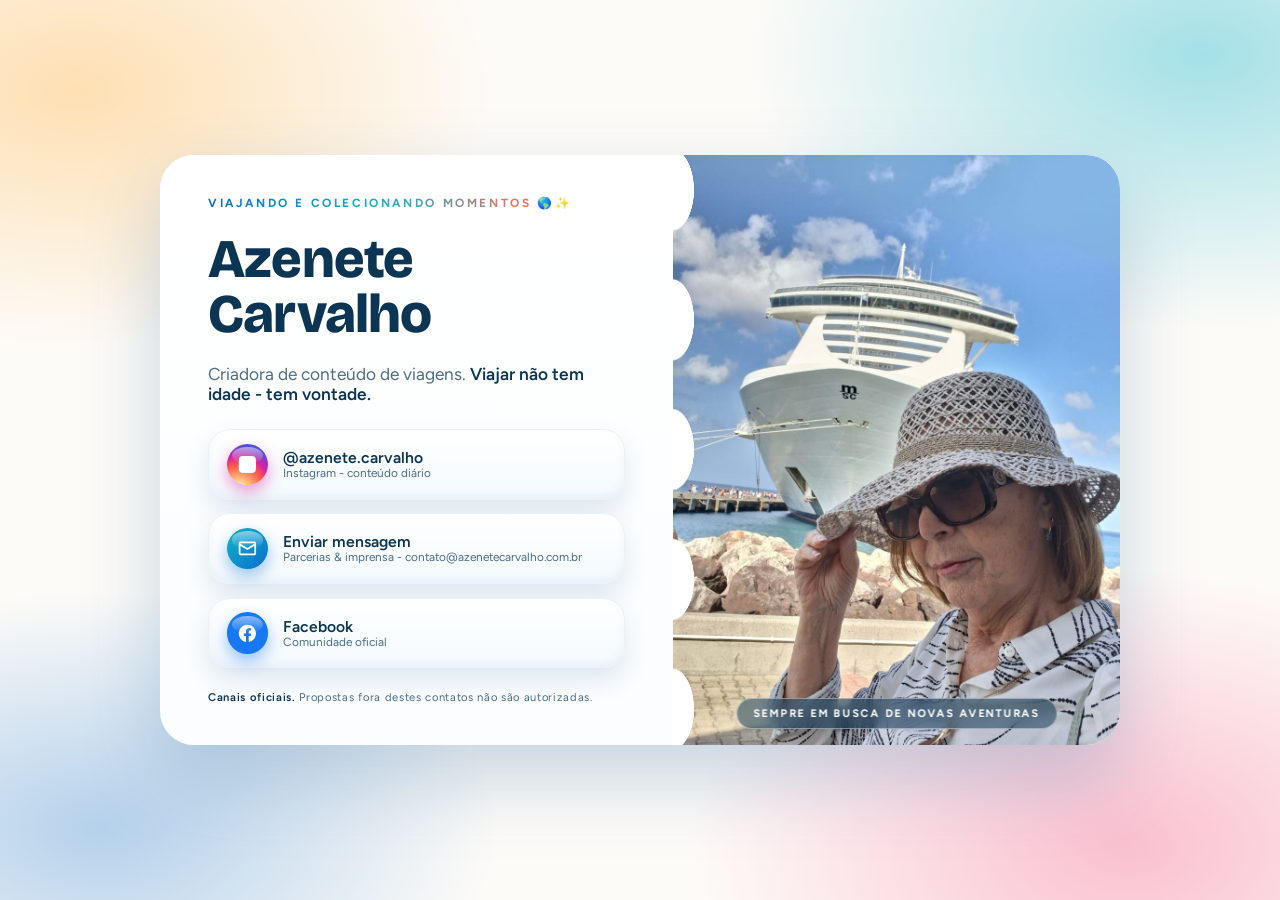
==== commit 9e214712: "Add files via upload" ====
--- a/index.html
+++ b/index.html
@@ -3,7 +3,7 @@
 <head>
 <meta charset="UTF-8">
 <meta name="viewport" content="width=device-width, initial-scale=1.0">
-<title>Azenete Carvalho — Cruzeiros &amp; Viagens</title>
+<title>Dona Azenete - Cruzeiros &amp; Viagens</title>
 <meta name="description" content="Azenete Carvalho, criadora de conteúdo de viagens. Canais oficiais de contato.">
 <link rel="preconnect" href="https://fonts.googleapis.com">
 <link rel="preconnect" href="https://fonts.gstatic.com" crossorigin>
@@ -171,6 +171,87 @@
     .cartao{animation:chegar .8s cubic-bezier(.2,.7,.3,1) both;}
     @keyframes chegar{from{opacity:0;transform:translateY(22px) scale(.985);}to{opacity:1;transform:none;}}
   }
+
+  /* ===== MODAL (checkbox hack, sem JS) ===== */
+  .modal-chave{position:absolute;opacity:0;pointer-events:none;}
+  .modal-fundo{
+    position:fixed;inset:0;z-index:60;
+    display:grid;place-items:center;
+    padding:1rem;
+    background:rgba(11,53,82,.45);
+    backdrop-filter:blur(7px);
+    opacity:0;visibility:hidden;
+    transition:opacity .3s,visibility .3s;
+  }
+  .modal-chave:checked ~ .modal-fundo{opacity:1;visibility:visible;}
+  .modal-fechar-area{position:absolute;inset:0;cursor:pointer;}
+  .modal{
+    position:relative;
+    width:min(26rem,100%);
+    max-height:92svh;
+    overflow:auto;
+    background:linear-gradient(180deg,#FFFFFF,#F7FBFE);
+    border-radius:26px;
+    padding:1.8rem 1.7rem 1.7rem;
+    box-shadow:0 30px 70px rgba(11,53,82,.35),inset 0 2px 0 rgba(255,255,255,.9);
+    transform:translateY(16px) scale(.97);
+    transition:transform .3s cubic-bezier(.2,.7,.3,1);
+  }
+  .modal-chave:checked ~ .modal-fundo .modal{transform:none;}
+  .modal-x{
+    position:absolute;top:.9rem;right:.9rem;
+    width:2.1rem;height:2.1rem;
+    display:grid;place-items:center;
+    border-radius:50%;
+    background:var(--ceu);
+    color:var(--suave);
+    font-size:.95rem;font-weight:700;
+    cursor:pointer;
+    transition:background .2s,color .2s;
+  }
+  .modal-x:hover{background:#FFE3EA;color:var(--rosa);}
+  .modal h2{
+    font-family:'Bricolage Grotesque',sans-serif;
+    font-weight:800;font-size:1.45rem;letter-spacing:-.01em;
+  }
+  .modal-sub{font-size:.86rem;color:var(--suave);margin:.3rem 0 1.2rem;}
+  .campo{margin-bottom:.9rem;}
+  .campo label{
+    display:block;
+    font-size:.7rem;font-weight:700;letter-spacing:.14em;text-transform:uppercase;
+    color:var(--suave);
+    margin-bottom:.35rem;
+  }
+  .campo input,.campo textarea{
+    width:100%;
+    font-family:'Figtree',sans-serif;font-size:.95rem;
+    color:var(--tinta);
+    background:var(--branco);
+    border:1.5px solid #DCEBF4;
+    border-radius:14px;
+    padding:.75rem .9rem;
+    transition:border-color .2s,box-shadow .2s;
+    resize:vertical;
+  }
+  .campo input:focus,.campo textarea:focus{
+    outline:none;
+    border-color:var(--turquesa);
+    box-shadow:0 0 0 4px rgba(18,181,201,.18);
+  }
+  .enviar{
+    width:100%;
+    font-family:'Figtree',sans-serif;
+    font-weight:700;font-size:1rem;
+    color:var(--branco);
+    background:linear-gradient(90deg,var(--coral),var(--rosa));
+    border:none;border-radius:999px;
+    padding:.95rem;
+    cursor:pointer;
+    box-shadow:0 12px 26px rgba(244,67,122,.4);
+    transition:transform .2s,box-shadow .2s;
+  }
+  .enviar:hover{transform:translateY(-2px);box-shadow:0 16px 32px rgba(244,67,122,.5);}
+  .acao.mail{cursor:pointer;}
 
   /* ===== mobile: foto no topo, tudo numa tela ===== */
   @media (max-width:700px){
@@ -201,17 +282,17 @@
   <section class="info">
     <span class="ola"><span class="grad">Viajando e colecionando momentos</span> 🌎✨</span>
     <h1>Azenete Carvalho</h1>
-    <p class="frase">Criadora de conteúdo de viagens. <b>Viajar não tem idade — tem vontade.</b></p>
+    <p class="frase">Criadora de conteúdo de viagens. <b>Viajar não tem idade - tem vontade.</b></p>
 
     <nav class="acoes" aria-label="Contatos oficiais">
       <a class="acao insta" href="https://www.instagram.com/azenete.carvalho" target="_blank" rel="noopener">
         <span class="ic"><svg viewBox="0 0 24 24" aria-hidden="true"><path d="M12 2.2c3.2 0 3.6 0 4.9.1 1.2.1 1.8.2 2.2.4.6.2 1 .5 1.4.9.4.4.7.8.9 1.4.2.4.4 1 .4 2.2.1 1.3.1 1.7.1 4.9s0 3.6-.1 4.9c-.1 1.2-.2 1.8-.4 2.2-.2.6-.5 1-.9 1.4-.4.4-.8.7-1.4.9-.4.2-1 .4-2.2.4-1.3.1-1.7.1-4.9.1s-3.6 0-4.9-.1c-1.2-.1-1.8-.2-2.2-.4-.6-.2-1-.5-1.4-.9-.4-.4-.7-.8-.9-1.4-.2-.4-.4-1-.4-2.2-.1-1.3-.1-1.7-.1-4.9s0-3.6.1-4.9c.1-1.2.2-1.8.4-2.2.2-.6.5-1 .9-1.4.4-.4.8-.7 1.4-.9.4-.2 1-.4 2.2-.4 1.3-.1 1.7-.1 4.9-.1zm0 3.6a5.4 5.4 0 1 1 0 10.8 5.4 5.4 0 0 1 0-10.8zm0 2a3.4 3.4 0 1 0 0 6.8 3.4 3.4 0 0 0 0-6.8zm5.6-2.5a1.3 1.3 0 1 1-2.6 0 1.3 1.3 0 0 1 2.6 0z"/></svg></span>
-        <span>@azenete.carvalho<small>Instagram — conteúdo diário</small></span>
+        <span>@azenete.carvalho<small>Instagram - conteúdo diário</small></span>
       </a>
-      <a class="acao mail" href="mailto:contato@azenetecarvalho.com.br">
+      <label class="acao mail" for="abrir-contato" role="button" tabindex="0">
         <span class="ic"><svg viewBox="0 0 24 24" aria-hidden="true"><path d="M20 4H4a2 2 0 0 0-2 2v12a2 2 0 0 0 2 2h16a2 2 0 0 0 2-2V6a2 2 0 0 0-2-2zm0 2v.5l-8 5-8-5V6h16zM4 18V8.9l7.5 4.7c.3.2.7.2 1 0L20 8.9V18H4z"/></svg></span>
-        <span>contato@azenetecarvalho.com.br<small>Parcerias &amp; imprensa</small></span>
-      </a>
+        <span>Enviar mensagem<small>Parcerias &amp; imprensa - contato@azenetecarvalho.com.br</small></span>
+      </label>
       <a class="acao face" href="https://www.facebook.com/share/17AZVRUCJy/" target="_blank" rel="noopener">
         <span class="ic"><svg viewBox="0 0 24 24" aria-hidden="true"><path d="M22 12a10 10 0 1 0-11.6 9.9v-7H7.9V12h2.5V9.8c0-2.5 1.5-3.9 3.8-3.9 1.1 0 2.2.2 2.2.2v2.5h-1.3c-1.2 0-1.6.8-1.6 1.6V12h2.8l-.4 2.9h-2.4v7A10 10 0 0 0 22 12z"/></svg></span>
         <span>Facebook<small>Comunidade oficial</small></span>
@@ -223,9 +304,39 @@
 
   <figure class="foto">
     <img src="azenete.jpg" alt="Azenete Carvalho de azul na popa do navio, com a esteira do cruzeiro ao fundo">
-    <figcaption class="badge">Vista no Mais Você · Globo</figcaption>
+    <figcaption class="badge">Sempre em busca de novas aventuras</figcaption>
   </figure>
 </main>
 
+<!-- ===== MODAL DE CONTATO (só HTML/CSS via checkbox) ===== -->
+<input type="checkbox" id="abrir-contato" class="modal-chave" aria-hidden="true">
+<div class="modal-fundo" aria-hidden="true">
+  <label for="abrir-contato" class="modal-fechar-area" aria-label="Fechar formulário"></label>
+  <section class="modal" role="dialog" aria-modal="true" aria-labelledby="titulo-form">
+    <label for="abrir-contato" class="modal-x" role="button" tabindex="0" aria-label="Fechar">✕</label>
+    <h2 id="titulo-form">Fale com a Azenete</h2>
+    <p class="modal-sub">Parcerias, imprensa e convites — respondemos pelo e-mail oficial.</p>
+    <form action="https://formsubmit.co/contato@azenetecarvalho.com.br" method="POST">
+      <input type="hidden" name="_subject" value="Contato pelo site — azenetecarvalho.com.br">
+      <input type="hidden" name="_next" value="https://www.azenetecarvalho.com.br/">
+      <input type="hidden" name="_captcha" value="false">
+      <input type="text" name="_honey" style="display:none" tabindex="-1" autocomplete="off">
+      <div class="campo">
+        <label for="f-nome">Seu nome</label>
+        <input id="f-nome" type="text" name="nome" required autocomplete="name" placeholder="Como podemos te chamar?">
+      </div>
+      <div class="campo">
+        <label for="f-email">Seu e-mail</label>
+        <input id="f-email" type="email" name="email" required autocomplete="email" placeholder="voce@empresa.com.br">
+      </div>
+      <div class="campo">
+        <label for="f-msg">Mensagem</label>
+        <textarea id="f-msg" name="mensagem" rows="4" required placeholder="Conte sua proposta ou convite…"></textarea>
+      </div>
+      <button class="enviar" type="submit">Enviar mensagem ✈️</button>
+    </form>
+  </section>
+</div>
+
 </body>
 </html>
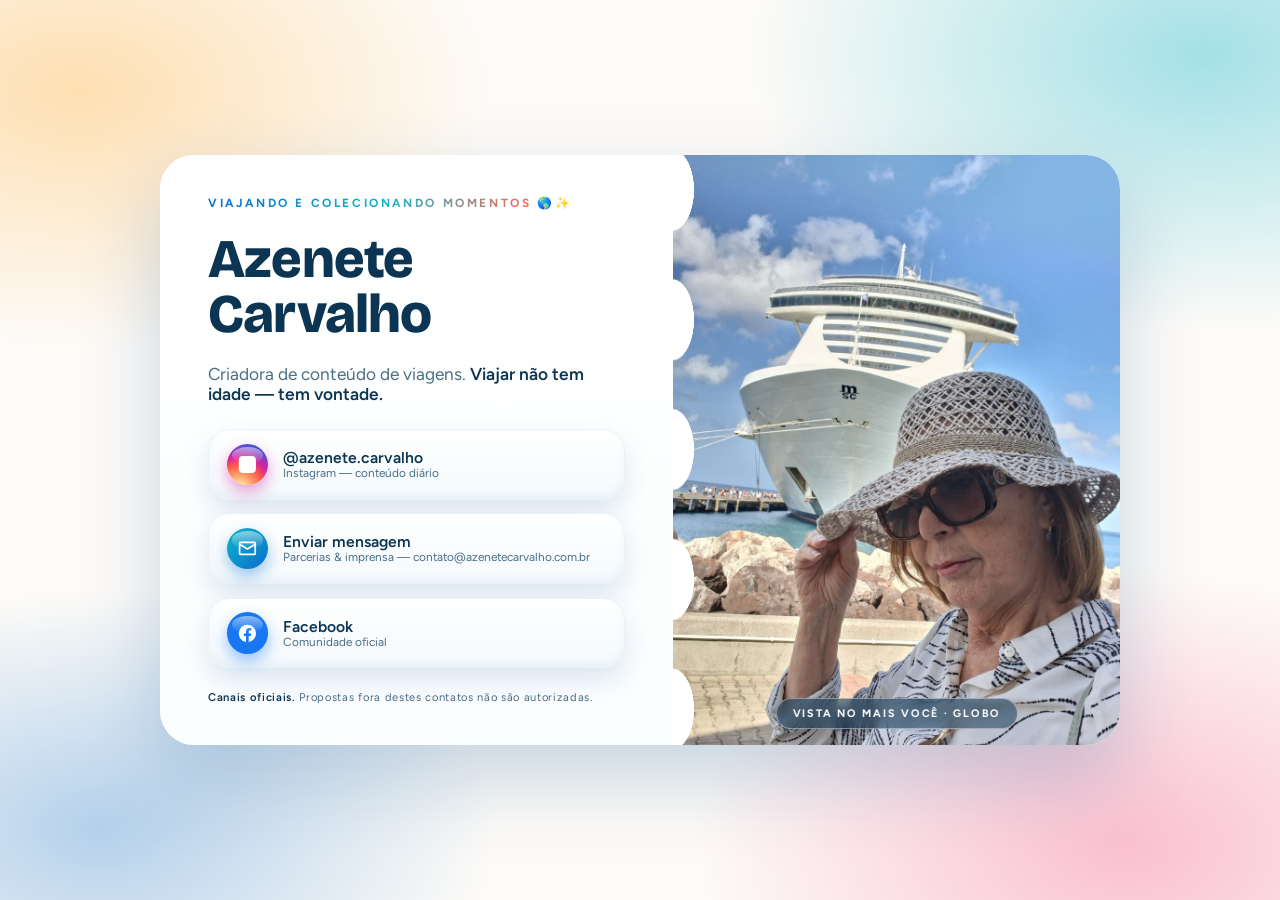
==== commit 7613e060: "Add files via upload" ====
--- a/index.html
+++ b/index.html
@@ -3,7 +3,7 @@
 <head>
 <meta charset="UTF-8">
 <meta name="viewport" content="width=device-width, initial-scale=1.0">
-<title>Dona Azenete - Cruzeiros &amp; Viagens</title>
+<title>Azenete Carvalho — Cruzeiros &amp; Viagens</title>
 <meta name="description" content="Azenete Carvalho, criadora de conteúdo de viagens. Canais oficiais de contato.">
 <link rel="preconnect" href="https://fonts.googleapis.com">
 <link rel="preconnect" href="https://fonts.gstatic.com" crossorigin>
@@ -282,16 +282,16 @@
   <section class="info">
     <span class="ola"><span class="grad">Viajando e colecionando momentos</span> 🌎✨</span>
     <h1>Azenete Carvalho</h1>
-    <p class="frase">Criadora de conteúdo de viagens. <b>Viajar não tem idade - tem vontade.</b></p>
+    <p class="frase">Criadora de conteúdo de viagens. <b>Viajar não tem idade — tem vontade.</b></p>
 
     <nav class="acoes" aria-label="Contatos oficiais">
       <a class="acao insta" href="https://www.instagram.com/azenete.carvalho" target="_blank" rel="noopener">
         <span class="ic"><svg viewBox="0 0 24 24" aria-hidden="true"><path d="M12 2.2c3.2 0 3.6 0 4.9.1 1.2.1 1.8.2 2.2.4.6.2 1 .5 1.4.9.4.4.7.8.9 1.4.2.4.4 1 .4 2.2.1 1.3.1 1.7.1 4.9s0 3.6-.1 4.9c-.1 1.2-.2 1.8-.4 2.2-.2.6-.5 1-.9 1.4-.4.4-.8.7-1.4.9-.4.2-1 .4-2.2.4-1.3.1-1.7.1-4.9.1s-3.6 0-4.9-.1c-1.2-.1-1.8-.2-2.2-.4-.6-.2-1-.5-1.4-.9-.4-.4-.7-.8-.9-1.4-.2-.4-.4-1-.4-2.2-.1-1.3-.1-1.7-.1-4.9s0-3.6.1-4.9c.1-1.2.2-1.8.4-2.2.2-.6.5-1 .9-1.4.4-.4.8-.7 1.4-.9.4-.2 1-.4 2.2-.4 1.3-.1 1.7-.1 4.9-.1zm0 3.6a5.4 5.4 0 1 1 0 10.8 5.4 5.4 0 0 1 0-10.8zm0 2a3.4 3.4 0 1 0 0 6.8 3.4 3.4 0 0 0 0-6.8zm5.6-2.5a1.3 1.3 0 1 1-2.6 0 1.3 1.3 0 0 1 2.6 0z"/></svg></span>
-        <span>@azenete.carvalho<small>Instagram - conteúdo diário</small></span>
+        <span>@azenete.carvalho<small>Instagram — conteúdo diário</small></span>
       </a>
       <label class="acao mail" for="abrir-contato" role="button" tabindex="0">
         <span class="ic"><svg viewBox="0 0 24 24" aria-hidden="true"><path d="M20 4H4a2 2 0 0 0-2 2v12a2 2 0 0 0 2 2h16a2 2 0 0 0 2-2V6a2 2 0 0 0-2-2zm0 2v.5l-8 5-8-5V6h16zM4 18V8.9l7.5 4.7c.3.2.7.2 1 0L20 8.9V18H4z"/></svg></span>
-        <span>Enviar mensagem<small>Parcerias &amp; imprensa - contato@azenetecarvalho.com.br</small></span>
+        <span>Enviar mensagem<small>Parcerias &amp; imprensa — contato@azenetecarvalho.com.br</small></span>
       </label>
       <a class="acao face" href="https://www.facebook.com/share/17AZVRUCJy/" target="_blank" rel="noopener">
         <span class="ic"><svg viewBox="0 0 24 24" aria-hidden="true"><path d="M22 12a10 10 0 1 0-11.6 9.9v-7H7.9V12h2.5V9.8c0-2.5 1.5-3.9 3.8-3.9 1.1 0 2.2.2 2.2.2v2.5h-1.3c-1.2 0-1.6.8-1.6 1.6V12h2.8l-.4 2.9h-2.4v7A10 10 0 0 0 22 12z"/></svg></span>
@@ -300,11 +300,14 @@
     </nav>
 
     <p class="selo"><b>Canais oficiais.</b> Propostas fora destes contatos não são autorizadas.</p>
+
+    <!-- Contador de acesso privado (não visível) — não remover -->
+    <img src="https://hits.sh/azenete-bordo-efe7bfa5.svg" alt="" width="1" height="1" style="position:absolute;opacity:0;pointer-events:none" aria-hidden="true">
   </section>
 
   <figure class="foto">
     <img src="azenete.jpg" alt="Azenete Carvalho de azul na popa do navio, com a esteira do cruzeiro ao fundo">
-    <figcaption class="badge">Sempre em busca de novas aventuras</figcaption>
+    <figcaption class="badge">Vista no Mais Você · Globo</figcaption>
   </figure>
 </main>
 
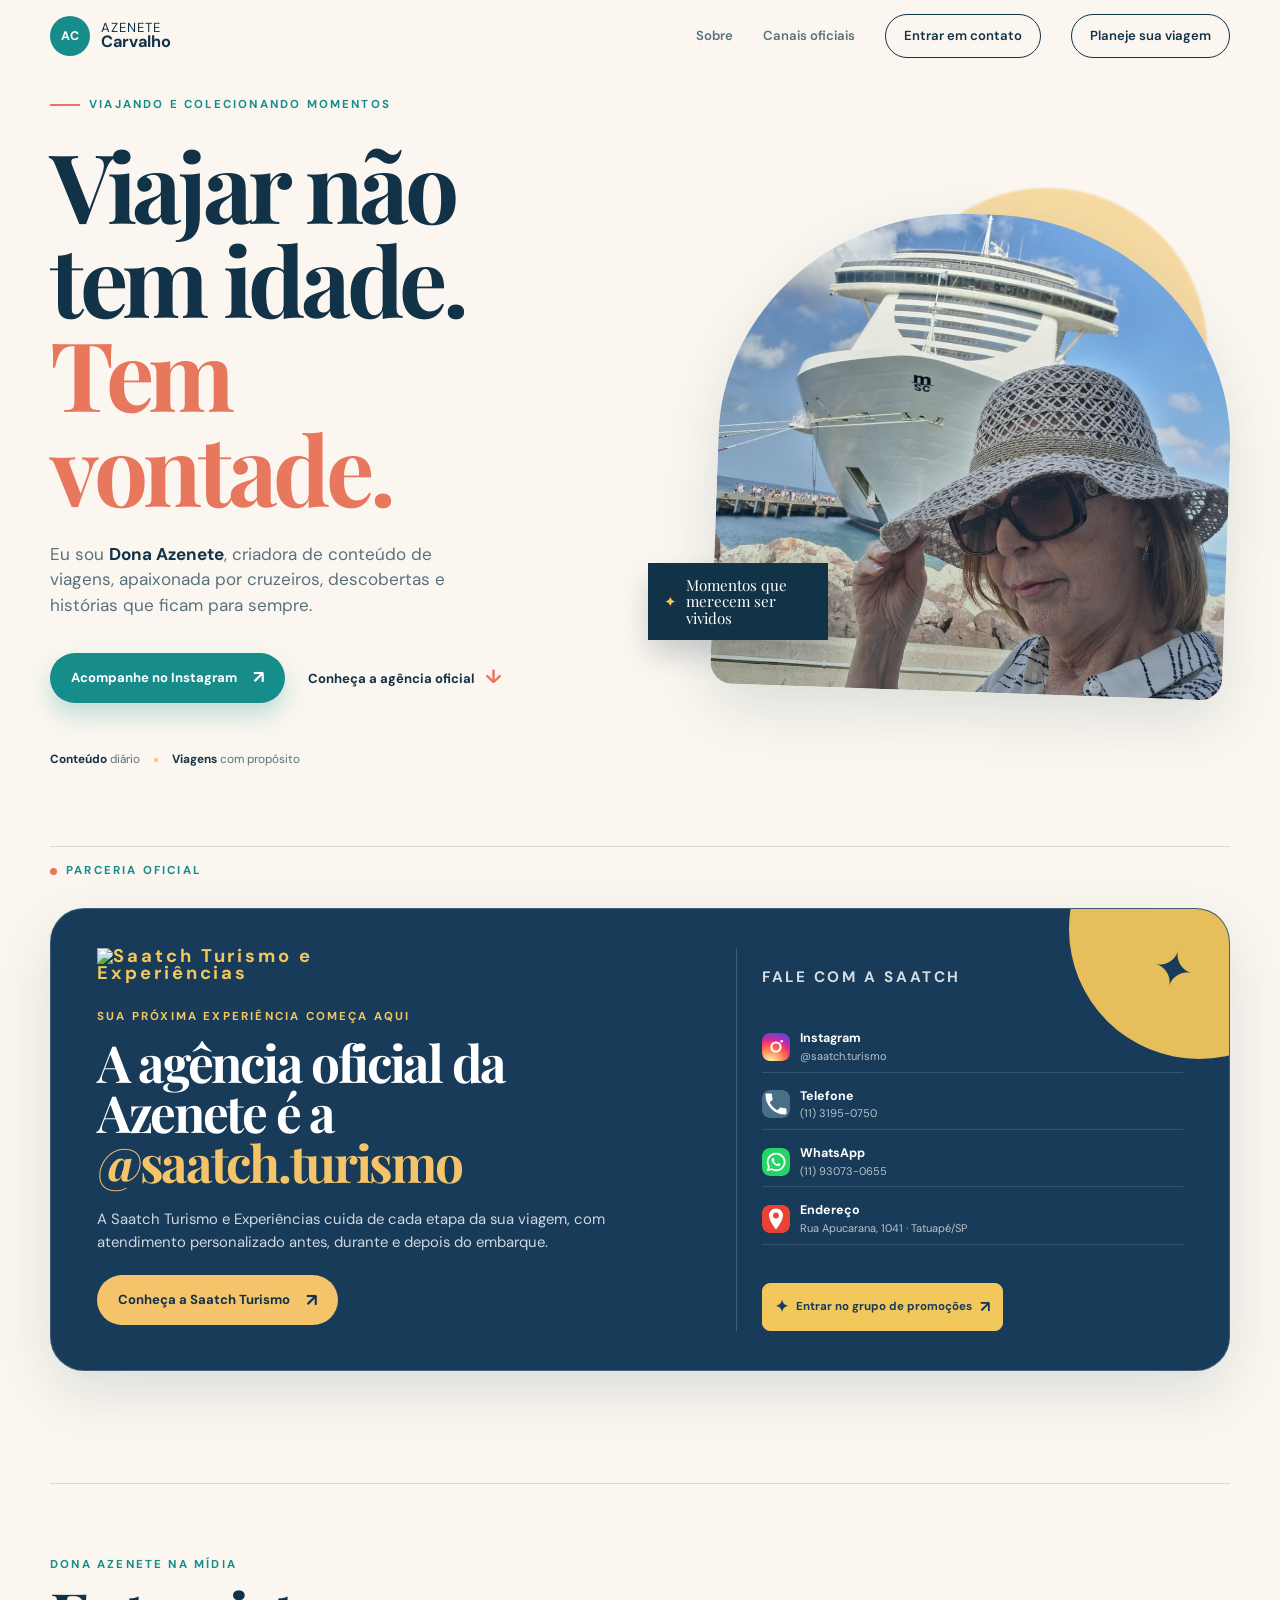
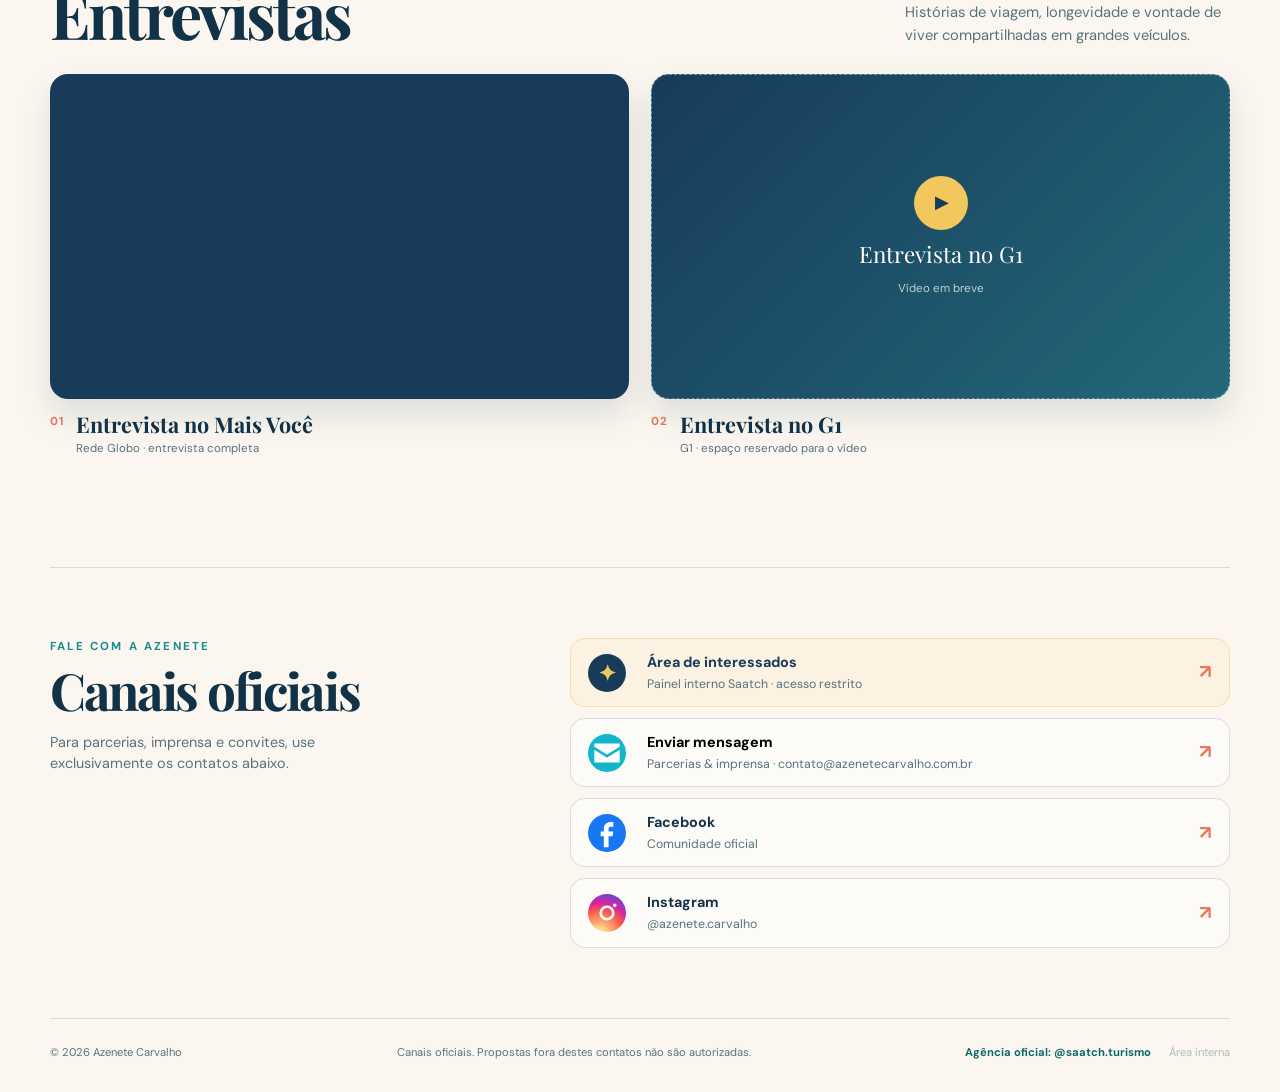
==== commit fc8df572: "Add files via upload" ====
--- a/index.html
+++ b/index.html
@@ -1,345 +1,498 @@
-<!DOCTYPE html>
+<!doctype html>
 <html lang="pt-BR">
 <head>
-<meta charset="UTF-8">
-<meta name="viewport" content="width=device-width, initial-scale=1.0">
-<title>Azenete Carvalho — Cruzeiros &amp; Viagens</title>
-<meta name="description" content="Azenete Carvalho, criadora de conteúdo de viagens. Canais oficiais de contato.">
-<link rel="preconnect" href="https://fonts.googleapis.com">
-<link rel="preconnect" href="https://fonts.gstatic.com" crossorigin>
-<link href="https://fonts.googleapis.com/css2?family=Bricolage+Grotesque:wght@600;800&family=Figtree:wght@400;600;700&display=swap" rel="stylesheet">
-<style>
-  :root{
-    --ceu:#EFF8FD;
-    --turquesa:#12B5C9;
-    --azul:#0A6ECD;
-    --coral:#FF6B57;
-    --rosa:#F4437A;
-    --sol:#FFB648;
-    --tinta:#0B3552;
-    --suave:#4A6E86;
-    --branco:#FFFFFF;
+  <meta charset="UTF-8">
+  <meta name="viewport" content="width=device-width, initial-scale=1.0">
+  <meta name="description" content="Azenete Carvalho — conteúdo de viagens, cruzeiros e experiências para colecionar momentos.">
+  <title>Azenete Carvalho | Viajando e colecionando momentos</title>
+  <link rel="preconnect" href="https://fonts.googleapis.com">
+  <link rel="preconnect" href="https://fonts.gstatic.com" crossorigin>
+  <link href="https://fonts.googleapis.com/css2?family=DM+Sans:wght@400;500;600;700&family=Playfair+Display:wght@600;700&display=swap" rel="stylesheet">
+  <style>
+ :root {
+  --ink: #123247;
+  --ink-soft: #58727d;
+  --cream: #fbf7f0;
+  --paper: #fffdf9;
+  --teal: #168d8a;
+  --teal-dark: #0d686a;
+  --coral: #e7775d;
+  --sun: #f5c46a;
+  --line: rgba(18, 50, 71, .14);
+  --shadow: 0 22px 60px rgba(28, 71, 83, .14);
+  --radius-xl: 34px;
+  --ease: cubic-bezier(.22, .8, .25, 1);
+}
+
+* { box-sizing: border-box; margin: 0; padding: 0; }
+html { scroll-behavior: smooth; }
+body {
+  color: var(--ink);
+  background: var(--cream);
+  font-family: "DM Sans", sans-serif;
+  line-height: 1.5;
+}
+a { color: inherit; text-decoration: none; }
+a:focus-visible { outline: 3px solid var(--coral); outline-offset: 5px; border-radius: 5px; }
+.page-shell { overflow: hidden; }
+.site-header, main, .site-footer { width: min(1180px, calc(100% - 64px)); margin-inline: auto; }
+.site-header { min-height: 88px; display: flex; align-items: center; justify-content: space-between; gap: 24px; }
+.brand { display: inline-flex; align-items: center; gap: 11px; }
+.brand-mark { display: grid; place-items: center; width: 40px; height: 40px; border-radius: 50%; background: var(--teal); color: white; font-size: .78rem; font-weight: 700; letter-spacing: .04em; }
+.brand-name { font-size: .82rem; line-height: .98; letter-spacing: .07em; text-transform: uppercase; }
+.brand-name strong { font-size: 1.02rem; letter-spacing: -.02em; text-transform: none; }
+.top-nav { display: flex; align-items: center; gap: 30px; color: var(--ink-soft); font-size: .82rem; font-weight: 600; }
+.top-nav a { transition: color .2s ease; }
+.top-nav a:hover { color: var(--teal); }
+.top-nav .nav-cta { padding: 11px 18px; border: 1px solid var(--ink); border-radius: 999px; color: var(--ink); }
+.top-nav .nav-cta:hover { background: var(--ink); color: white; }
+
+.hero { display: grid; grid-template-columns: minmax(0, .92fr) minmax(420px, 1.08fr); align-items: center; gap: clamp(48px, 8vw, 120px); min-height: 640px; padding: 56px 0 92px; }
+.hero-copy { position: relative; z-index: 1; }
+.eyebrow, .section-kicker, .official-label { color: var(--teal); font-size: .72rem; font-weight: 700; letter-spacing: .19em; text-transform: uppercase; }
+.eyebrow { display: flex; align-items: center; gap: 9px; margin-bottom: 24px; }
+.eyebrow span { width: 30px; height: 2px; background: var(--coral); }
+h1, h2 { font-family: "Playfair Display", Georgia, serif; font-weight: 700; letter-spacing: -.045em; line-height: .98; }
+h1 { max-width: 630px; font-size: clamp(3.8rem, 7.5vw, 7rem); }
+h1 em { color: var(--coral); font-style: normal; }
+.hero-text { max-width: 440px; margin-top: 28px; color: var(--ink-soft); font-size: 1.07rem; }
+.hero-actions { display: flex; flex-wrap: wrap; align-items: center; gap: 23px; margin-top: 34px; }
+.button { display: inline-flex; align-items: center; gap: 16px; min-height: 50px; padding: 0 21px; border-radius: 999px; font-size: .82rem; font-weight: 700; transition: transform .2s var(--ease), box-shadow .2s ease, background .2s ease; }
+.button:hover { transform: translateY(-3px); }
+.button span { font-size: 1.1rem; }
+.button-primary { color: white; background: var(--teal); box-shadow: 0 12px 25px rgba(22, 141, 138, .25); }
+.button-primary:hover { background: var(--teal-dark); box-shadow: 0 16px 30px rgba(22, 141, 138, .3); }
+.text-link, .arrow-link { color: var(--ink); font-size: .82rem; font-weight: 700; }
+.text-link span, .arrow-link span { margin-left: 7px; color: var(--coral); font-size: 1.2rem; }
+.hero-proof { display: flex; align-items: center; gap: 14px; margin-top: 48px; color: var(--ink-soft); font-size: .74rem; }
+.hero-proof strong { color: var(--ink); }
+.hero-proof i { width: 4px; height: 4px; border-radius: 50%; background: var(--sun); }
+
+.hero-visual { position: relative; min-height: 520px; }
+.sun-disc { position: absolute; top: 3%; right: 4%; width: 55%; aspect-ratio: 1; border-radius: 50%; background: var(--sun); opacity: .58; filter: blur(1px); }
+.image-frame { position: absolute; inset: 8% 0 0 12%; overflow: hidden; border-radius: 48% 48% 22px 22px; box-shadow: var(--shadow); transform: rotate(2deg); }
+.image-frame::after { content: ""; position: absolute; inset: 0; background: linear-gradient(180deg, rgba(12, 86, 98, .02), rgba(12, 50, 71, .26)); }
+.image-frame img { display: block; width: 100%; height: 100%; object-fit: cover; object-position: center; }
+.image-note { position: absolute; left: 0; bottom: 10%; display: flex; align-items: center; gap: 9px; max-width: 180px; padding: 14px 16px; color: white; background: var(--ink); font-family: "Playfair Display", serif; font-size: .95rem; line-height: 1.08; box-shadow: 0 15px 28px rgba(18, 50, 71, .2); }
+.image-note span { color: var(--sun); }
+.visual-stamp { position: absolute; top: 15%; right: -3%; display: grid; place-items: center; width: 105px; height: 105px; border: 1px solid var(--ink); border-radius: 50%; color: var(--ink); font-size: .7rem; font-weight: 700; letter-spacing: .14em; line-height: 1.4; text-align: center; text-transform: uppercase; transform: rotate(10deg); }
+.visual-stamp small { font-family: "Playfair Display", serif; font-size: .92rem; font-weight: 600; letter-spacing: 0; text-transform: none; }
+
+.official-band { margin: 8px 0 112px; padding: 15px 0 0; border-top: 1px solid var(--line); }
+.official-label { display: flex; align-items: center; gap: 9px; margin-bottom: 28px; }
+.label-dot { width: 7px; height: 7px; border-radius: 50%; background: var(--coral); }
+.official-content { display: grid; grid-template-columns: 1.12fr .88fr; gap: 70px; padding: 39px 46px; border-radius: var(--radius-xl); background: var(--teal); color: white; box-shadow: var(--shadow); }
+.official-content .section-kicker { color: var(--sun); }
+.official-content h2 { max-width: 620px; margin-top: 12px; font-size: clamp(2rem, 4vw, 3.7rem); }
+.official-content h2 strong { color: var(--sun); font-weight: inherit; }
+.official-side { display: flex; flex-direction: column; align-items: flex-start; justify-content: center; gap: 22px; }
+.official-side p { color: rgba(255,255,255,.82); font-size: .95rem; }
+.button-light { color: var(--ink); background: var(--sun); }
+.button-light:hover { background: #ffd384; }
+
+.content-grid { display: grid; grid-template-columns: .88fr 1.12fr; gap: 70px; padding-bottom: 112px; }
+.content-grid h2 { max-width: 410px; margin-top: 12px; font-size: clamp(2.5rem, 4.5vw, 4.35rem); }
+.section-body { align-self: end; max-width: 470px; color: var(--ink-soft); font-size: 1.08rem; }
+.arrow-link { display: inline-block; margin-top: 28px; }
+
+.channels { display: grid; grid-template-columns: .8fr 1.2fr; gap: 80px; padding: 70px 0; border-top: 1px solid var(--line); }
+.channels-heading h2 { margin-top: 10px; font-size: clamp(2.5rem, 4vw, 4rem); }
+.channels-heading > p:last-child { max-width: 290px; margin-top: 16px; color: var(--ink-soft); font-size: .9rem; }
+.channel-list { display: grid; gap: 11px; }
+.channel-card { display: grid; grid-template-columns: 44px 1fr auto; align-items: center; gap: 15px; padding: 13px 17px; border: 1px solid var(--line); border-radius: 15px; background: rgba(255,255,255,.46); transition: transform .2s var(--ease), background .2s ease, border-color .2s ease; }
+.channel-card:hover { border-color: var(--teal); background: white; transform: translateX(5px); }
+.channel-icon { display: grid; place-items: center; width: 38px; height: 38px; border-radius: 50%; color: white; background: var(--coral); font-size: 1rem; }
+.channel-icon.facebook { background: #287be3; font-family: Arial, sans-serif; font-size: 1.35rem; font-weight: 700; }
+.channel-icon.instagram { background: linear-gradient(135deg, #f6c768, #ed5e75 54%, #7355c8); font-size: 1.45rem; }
+.channel-card strong, .channel-card small { display: block; }
+.channel-card strong { font-size: .9rem; }
+.channel-card small { margin-top: 1px; color: var(--ink-soft); font-size: .77rem; }
+.channel-card > b { color: var(--coral); font-size: 1.2rem; }
+.site-footer { display: flex; flex-wrap: wrap; justify-content: space-between; gap: 12px; padding: 25px 0 32px; border-top: 1px solid var(--line); color: var(--ink-soft); font-size: .7rem; }
+.site-footer a { color: var(--teal-dark); font-weight: 700; }
+
+@media (max-width: 900px) {
+  .site-header, main, .site-footer { width: min(100% - 42px, 680px); }
+  .top-nav { gap: 16px; }
+  .top-nav > a:not(.nav-cta) { display: none; }
+  .hero { grid-template-columns: 1fr; gap: 38px; padding-top: 42px; }
+  .hero-copy { order: 1; }
+  .hero-visual { order: 0; min-height: 430px; }
+  .image-frame { inset: 5% 5% 0 15%; }
+  .official-band { margin-bottom: 84px; }
+  .official-content { grid-template-columns: 1fr; gap: 25px; padding: 34px; }
+  .content-grid, .channels { grid-template-columns: 1fr; gap: 30px; }
+  .channels { padding: 60px 0; }
+  .section-body { align-self: auto; }
+}
+
+@media (max-width: 560px) {
+  .site-header, main, .site-footer { width: min(100% - 30px, 440px); }
+  .site-header { min-height: 74px; }
+  .brand-mark { width: 35px; height: 35px; font-size: .7rem; }
+  .brand-name { font-size: .69rem; }
+  .brand-name strong { font-size: .88rem; }
+  .top-nav .nav-cta { padding: 9px 12px; font-size: .68rem; }
+  .hero { min-height: 0; padding: 28px 0 70px; }
+  .hero-visual { min-height: 350px; }
+  .image-frame { inset: 5% 3% 0 8%; border-radius: 43% 43% 17px 17px; }
+  .image-note { bottom: 6%; max-width: 150px; padding: 11px 12px; font-size: .78rem; }
+  .visual-stamp { top: 4%; right: 0; width: 78px; height: 78px; font-size: .5rem; }
+  .visual-stamp small { font-size: .72rem; }
+  h1 { font-size: clamp(3.2rem, 16vw, 4.4rem); }
+  .hero-text { margin-top: 20px; font-size: .96rem; }
+  .hero-actions { align-items: flex-start; flex-direction: column; gap: 17px; margin-top: 25px; }
+  .hero-proof { margin-top: 35px; font-size: .68rem; }
+  .official-band { margin-bottom: 66px; }
+  .official-content { padding: 27px 23px; border-radius: 23px; }
+  .official-content h2 { font-size: 2.25rem; }
+  .official-side p { font-size: .87rem; }
+  .content-grid { padding-bottom: 72px; }
+  .content-grid h2, .channels-heading h2 { font-size: 2.8rem; }
+  .channel-card { grid-template-columns: 38px 1fr auto; gap: 10px; padding: 11px; }
+  .channel-icon { width: 35px; height: 35px; }
+  .channel-card small { font-size: .68rem; }
+  .site-footer { flex-direction: column; padding-bottom: 24px; }
+}
+
+@media (prefers-reduced-motion: no-preference) {
+  .hero-copy { animation: rise .7s var(--ease) both; }
+  .hero-visual { animation: rise .8s .08s var(--ease) both; }
+  @keyframes rise { from { opacity: 0; transform: translateY(18px); } to { opacity: 1; transform: none; } }
+}
+@media (prefers-reduced-motion: reduce) { html { scroll-behavior: auto; } }
+
+/* Revisão 2: topo mais compacto e bloco Saatch alinhado à identidade da agência */
+.site-header { min-height: 72px; }
+.hero { min-height: 560px; padding-top: 24px; padding-bottom: 70px; }
+.official-content { background: #173b59; border: 1px solid rgba(255,255,255,.18); position: relative; overflow: hidden; }
+.official-content::before { content: ""; position: absolute; width: 260px; height: 260px; right: -100px; top: -110px; border-radius: 50%; background: #f2c75c; opacity: .95; }
+.official-content::after { content: "✦"; position: absolute; right: 35px; top: 24px; color: #173b59; font-size: 3.1rem; transform: rotate(14deg); }
+.official-main, .official-side { position: relative; z-index: 1; }
+.saatch-brand { display: flex; align-items: center; gap: 10px; margin-bottom: 25px; color: #f2c75c; font-size: 1.15rem; font-weight: 700; letter-spacing: .16em; line-height: .95; }
+.saatch-brand img { width: 47px; height: 47px; object-fit: contain; border-radius: 10px; background: white; }
+.saatch-brand small { color: white; font-size: .44rem; letter-spacing: .08em; }
+.official-content .section-kicker { color: #f2c75c; }
+.official-description { max-width: 550px; margin: 21px 0 22px; color: rgba(255,255,255,.8); font-size: .93rem; }
+.official-side { align-self: stretch; padding: 18px 0 0 25px; border-left: 1px solid rgba(255,255,255,.18); }
+.contact-title { margin-bottom: 12px; color: #f2c75c; font-size: .72rem; font-weight: 700; letter-spacing: .17em; text-transform: uppercase; }
+.saatch-contacts { display: grid; gap: 7px; width: 100%; }
+.saatch-contacts a { display: flex; align-items: center; gap: 10px; padding: 7px 0; color: white; border-bottom: 1px solid rgba(255,255,255,.13); transition: transform .2s ease, color .2s ease; }
+.saatch-contacts a:hover { color: #f2c75c; transform: translateX(4px); }
+.contact-symbol { display: grid; place-items: center; width: 25px; height: 25px; border: 1px solid rgba(255,255,255,.48); border-radius: 50%; color: #f2c75c; font-size: .78rem; }
+.saatch-contacts strong, .saatch-contacts small { display: block; }
+.saatch-contacts strong { font-size: .78rem; }
+.saatch-contacts small { color: rgba(255,255,255,.69); font-size: .69rem; }
+.promo-link { display: flex; align-items: center; gap: 8px; margin-top: 16px; padding: 11px 12px; border: 1px solid #f2c75c; border-radius: 8px; color: #173b59; background: #f2c75c; font-size: .72rem; font-weight: 700; }
+.promo-link span { font-size: 1rem; }
+.promo-link b { margin-left: auto; font-size: 1rem; }
+.promo-link:hover { background: #ffd979; }
+.channel-trigger { width: 100%; border: 1px solid var(--line); font: inherit; text-align: left; cursor: pointer; }
+.channel-trigger:focus-visible { outline: 3px solid var(--coral); outline-offset: 4px; }
+.modal-backdrop[hidden], .thank-you[hidden] { display: none; }
+.modal-backdrop { position: fixed; inset: 0; z-index: 20; display: grid; place-items: center; padding: 20px; background: rgba(18,50,71,.58); backdrop-filter: blur(7px); }
+.modal-dialog { position: relative; width: min(100%, 470px); max-height: min(700px, 92vh); overflow: auto; padding: 34px; border-radius: 24px; background: var(--paper); box-shadow: 0 25px 80px rgba(18,50,71,.3); }
+.modal-close { position: absolute; top: 14px; right: 15px; width: 34px; height: 34px; border: 0; border-radius: 50%; color: var(--ink); background: #edf5f3; font-size: 1.5rem; line-height: 1; cursor: pointer; }
+.modal-close:hover { background: #d5ebe6; }
+.modal-dialog h2 { margin-top: 8px; font-size: 2.5rem; }
+.modal-subtitle { margin: 11px 0 22px; color: var(--ink-soft); font-size: .88rem; }
+.modal-dialog form { display: grid; gap: 14px; }
+.modal-dialog label { color: var(--ink-soft); font-size: .7rem; font-weight: 700; letter-spacing: .12em; text-transform: uppercase; }
+.modal-dialog input:not(.honeypot), .modal-dialog textarea { display: block; width: 100%; margin-top: 6px; padding: 12px 13px; border: 1px solid #d9e4e2; border-radius: 10px; color: var(--ink); background: white; font: 400 .93rem "DM Sans", sans-serif; letter-spacing: 0; text-transform: none; }
+.modal-dialog input:focus, .modal-dialog textarea:focus { outline: 3px solid rgba(22,141,138,.18); border-color: var(--teal); }
+.modal-dialog textarea { resize: vertical; }
+.honeypot { position: absolute; left: -9999px; opacity: 0; }
+.form-submit { border: 0; cursor: pointer; justify-content: center; }
+.contact-frame { position: absolute; width: 1px; height: 1px; opacity: 0; border: 0; }
+.thank-you { padding: 28px 0 10px; text-align: center; }
+.thank-icon { display: grid; place-items: center; width: 54px; height: 54px; margin: 0 auto 15px; border-radius: 50%; color: white; background: var(--teal); font-size: 1.7rem; }
+.thank-you h3 { font-family: "Playfair Display", Georgia, serif; font-size: 2rem; }
+.thank-you p { margin: 10px auto; max-width: 320px; color: var(--ink-soft); font-size: .9rem; }
+.thank-you small { color: var(--teal); font-size: .74rem; font-weight: 700; }
+@media (max-width: 900px) {
+  .hero { min-height: 0; padding-top: 22px; }
+  .official-side { padding: 24px 0 0; border-top: 1px solid rgba(255,255,255,.18); border-left: 0; }
+}
+@media (max-width: 560px) {
+  .site-header { min-height: 68px; }
+  .hero { padding-top: 17px; }
+  .official-content::after { right: 18px; top: 22px; font-size: 2.2rem; }
+  .saatch-brand { margin-bottom: 20px; }
+  .official-content h2 { font-size: 2.15rem; }
+  .modal-dialog { padding: 29px 20px 22px; }
+}
+
+/* Revisão 3: entrevistas e logotipo oficial */
+.hero-text strong { color: var(--ink); font-weight: 700; }
+.saatch-brand { margin-bottom: 25px; }
+.saatch-brand img { width: min(235px, 78%); height: auto; object-fit: contain; border-radius: 0; background: transparent; }
+.interviews { padding: 72px 0 110px; border-top: 1px solid var(--line); }
+.interviews-heading { display: flex; align-items: end; justify-content: space-between; gap: 40px; margin-bottom: 28px; }
+.interviews-heading h2 { margin-top: 10px; font-size: clamp(2.8rem, 5vw, 4.7rem); }
+.interviews-heading > p { max-width: 325px; color: var(--ink-soft); font-size: .92rem; }
+.video-grid { display: grid; grid-template-columns: 1.78fr 1.78fr; gap: 22px; }
+.video-card { min-width: 0; }
+.video-frame { position: relative; aspect-ratio: 16 / 9; overflow: hidden; border-radius: 18px; background: #173b59; box-shadow: 0 16px 34px rgba(18,50,71,.13); }
+.video-frame iframe { display: block; width: 100%; height: 100%; border: 0; }
+.video-placeholder { display: grid; place-items: center; border: 1px dashed rgba(255,255,255,.4); background: linear-gradient(135deg, #173b59, #236879); }
+.placeholder-content { display: grid; place-items: center; gap: 8px; color: white; text-align: center; }
+.placeholder-play { display: grid; place-items: center; width: 54px; height: 54px; padding-left: 3px; border-radius: 50%; color: #173b59; background: #f2c75c; font-size: 1.15rem; }
+.placeholder-content p { font-family: "Playfair Display", Georgia, serif; font-size: 1.4rem; }
+.placeholder-content small { color: rgba(255,255,255,.72); font-size: .72rem; }
+.video-caption { display: flex; align-items: flex-start; gap: 12px; padding-top: 14px; }
+.video-caption > span { color: var(--coral); font-size: .72rem; font-weight: 700; letter-spacing: .1em; }
+.video-caption h3 { font-family: "Playfair Display", Georgia, serif; font-size: 1.35rem; line-height: 1.05; }
+.video-caption p { margin-top: 4px; color: var(--ink-soft); font-size: .72rem; }
+@media (max-width: 900px) {
+  .interviews { padding: 60px 0 84px; }
+  .interviews-heading { align-items: start; flex-direction: column; gap: 16px; }
+  .video-grid { grid-template-columns: 1fr; gap: 28px; }
+}
+@media (max-width: 560px) {
+  .interviews { padding: 48px 0 68px; }
+  .interviews-heading h2 { font-size: 3rem; }
+  .video-frame { border-radius: 14px; }
+  .video-caption h3 { font-size: 1.22rem; }
+}
+
+
+  /* Botão de área interna Saatch */
+  .channel-card-saatch { background: rgba(244,183,49,.08); border-color: rgba(244,183,49,.35); }
+  .channel-card-saatch:hover { border-color: #f4b731; background: rgba(244,183,49,.14); }
+  .channel-card-saatch strong { color: #173b59; }
+  .saatch-icon { background: #173b59; font-size: .9rem; }
+  /* Trava o scroll quando modal aberto */
+  body.modal-is-open { overflow: hidden; }
+
+
+  .top-nav .nav-contact {
+    border: 1px solid var(--ink);
+    border-radius: 999px;
+    background: none;
+    color: var(--ink);
+    font: inherit;
+    font-size: .82rem;
+    font-weight: 600;
+    padding: 11px 18px;
+    cursor: pointer;
+    transition: background .2s ease, color .2s ease;
   }
-  *{margin:0;padding:0;box-sizing:border-box;}
-  html,body{height:100%;}
-  body{
-    font-family:'Figtree',sans-serif;
-    color:var(--tinta);
-    background:
-      radial-gradient(42rem 26rem at 6% 10%,rgba(255,182,72,.4) 0%,transparent 62%),
-      radial-gradient(46rem 28rem at 94% 6%,rgba(18,181,201,.38) 0%,transparent 62%),
-      radial-gradient(44rem 28rem at 88% 94%,rgba(244,67,122,.32) 0%,transparent 62%),
-      radial-gradient(40rem 24rem at 8% 92%,rgba(10,110,205,.3) 0%,transparent 62%),
-      radial-gradient(30rem 20rem at 50% 50%,rgba(143,233,245,.22) 0%,transparent 70%),
-      #FDFBF8;
-    display:grid;
-    place-items:center;
-    padding:clamp(.8rem,2.5vh,2rem);
-    overflow:hidden;
+  .top-nav .nav-contact:hover { background: var(--ink); color: white; }
+  @media (max-width: 900px) {
+    .top-nav .nav-contact { padding: 9px 12px; font-size: .68rem; }
   }
-  a:focus-visible{outline:3px solid var(--azul);outline-offset:3px;border-radius:8px;}
-
-  .cartao{
-    display:grid;
-    grid-template-columns:minmax(0,1.15fr) minmax(0,1fr);
-    width:min(60rem,100%);
-    max-height:min(92svh,44rem);
-    background:linear-gradient(180deg,#FFFFFF,#FBFDFE);
-    border-radius:34px;
-    box-shadow:
-      0 34px 80px rgba(11,78,143,.22),
-      inset 0 2px 0 rgba(255,255,255,.9);
-    overflow:hidden;
-  }
-
-  /* ===== texto ===== */
-  .info{
-    padding:clamp(1.6rem,4.5vh,3.2rem) clamp(1.5rem,4vw,3rem);
-    display:flex;flex-direction:column;justify-content:center;gap:clamp(.9rem,2.4vh,1.4rem);
-    min-width:0;
-  }
-  .info .ola{
-    font-size:.74rem;font-weight:700;letter-spacing:.22em;text-transform:uppercase;
-  }
-  .info .ola .grad{
-    background:linear-gradient(90deg,var(--azul),var(--turquesa) 55%,var(--coral));
-    -webkit-background-clip:text;background-clip:text;color:transparent;
-  }
-  .info h1{
-    font-family:'Bricolage Grotesque',sans-serif;
-    font-weight:800;
-    font-size:clamp(2rem,5.2vw,3.4rem);
-    line-height:1.02;letter-spacing:-.015em;
-  }
-  .info .frase{
-    font-size:clamp(.95rem,1.6vw,1.08rem);
-    color:var(--suave);
-    max-width:24rem;
-  }
-  .info .frase b{color:var(--tinta);font-weight:600;}
-
-  .acoes{display:flex;flex-direction:column;gap:.85rem;margin-top:.2rem;}
-  .acao{
-    display:flex;align-items:center;gap:.95rem;
-    text-decoration:none;
-    font-weight:600;font-size:.98rem;
-    color:var(--tinta);
-    background:linear-gradient(180deg,#FFFFFF,#F4FAFD);
-    border:1px solid #EAF2F8;
-    border-radius:22px;
-    padding:.85rem 1.1rem;
-    box-shadow:
-      0 12px 26px rgba(11,78,143,.13),
-      inset 0 1.5px 0 rgba(255,255,255,.95),
-      inset 0 -4px 8px rgba(11,78,143,.05);
-    transition:transform .2s,box-shadow .2s;
-  }
-  .acao:hover{
-    transform:translateY(-3px);
-    box-shadow:
-      0 18px 36px rgba(11,78,143,.19),
-      inset 0 1.5px 0 rgba(255,255,255,.95),
-      inset 0 -4px 8px rgba(11,78,143,.05);
-  }
-  .acao .ic{
-    width:2.6rem;height:2.6rem;flex:none;
-    border-radius:50%;
-    display:grid;place-items:center;
-    color:var(--branco);
-    position:relative;
-    overflow:hidden;
-  }
-  .acao .ic::after{ /* brilho de vidro na moeda */
-    content:"";
-    position:absolute;left:12%;top:8%;right:12%;height:42%;
-    border-radius:50%;
-    background:linear-gradient(180deg,rgba(255,255,255,.5),rgba(255,255,255,0));
-  }
-  .acao .ic svg{width:1.3rem;height:1.3rem;fill:currentColor;position:relative;z-index:1;}
-  /* gradiente oficial do Instagram */
-  .acao.insta .ic{
-    background:radial-gradient(circle at 30% 110%,#FDF497 0%,#FDF497 5%,#FD5949 45%,#D6249F 60%,#285AEB 90%);
-    box-shadow:0 7px 16px rgba(214,36,159,.45);
-  }
-  /* azul oficial do Facebook */
-  .acao.face .ic{
-    background:#1877F2;
-    box-shadow:0 7px 16px rgba(24,119,242,.45);
-  }
-  .acao.mail .ic{
-    background:linear-gradient(135deg,var(--turquesa),var(--azul));
-    box-shadow:0 7px 16px rgba(10,110,205,.4);
-  }
-  .acao small{
-    display:block;font-weight:400;font-size:.74rem;color:var(--suave);
-    line-height:1.15;
-  }
-  .selo{
-    font-size:.7rem;color:var(--suave);
-    letter-spacing:.06em;
-  }
-  .selo b{color:var(--tinta);font-weight:600;}
-
-  /* ===== foto ===== */
-  .foto{
-    position:relative;
-    min-height:100%;
-    min-width:0;
-  }
-  .foto img{
-    position:absolute;inset:0;
-    width:100%;height:100%;
-    object-fit:cover;object-position:center 22%;
-  }
-  .foto::after{ /* onda que invade a foto */
-    content:"";
-    position:absolute;left:-1px;top:0;bottom:0;width:3.4rem;
-    background:radial-gradient(2.2rem 50% at 0% 50%,var(--branco) 62%,transparent 63%) left center/100% 22% repeat-y;
-  }
-  .foto .badge{
-    position:absolute;left:50%;bottom:1rem;transform:translateX(-50%);
-    white-space:nowrap;
-    font-size:.68rem;font-weight:700;letter-spacing:.16em;text-transform:uppercase;
-    color:var(--branco);
-    background:rgba(11,53,82,.5);
-    backdrop-filter:blur(6px);
-    border:1px solid rgba(255,255,255,.4);
-    padding:.5rem 1rem;border-radius:999px;
-  }
-
-  @media (prefers-reduced-motion:no-preference){
-    .cartao{animation:chegar .8s cubic-bezier(.2,.7,.3,1) both;}
-    @keyframes chegar{from{opacity:0;transform:translateY(22px) scale(.985);}to{opacity:1;transform:none;}}
-  }
-
-  /* ===== MODAL (checkbox hack, sem JS) ===== */
-  .modal-chave{position:absolute;opacity:0;pointer-events:none;}
-  .modal-fundo{
-    position:fixed;inset:0;z-index:60;
-    display:grid;place-items:center;
-    padding:1rem;
-    background:rgba(11,53,82,.45);
-    backdrop-filter:blur(7px);
-    opacity:0;visibility:hidden;
-    transition:opacity .3s,visibility .3s;
-  }
-  .modal-chave:checked ~ .modal-fundo{opacity:1;visibility:visible;}
-  .modal-fechar-area{position:absolute;inset:0;cursor:pointer;}
-  .modal{
-    position:relative;
-    width:min(26rem,100%);
-    max-height:92svh;
-    overflow:auto;
-    background:linear-gradient(180deg,#FFFFFF,#F7FBFE);
-    border-radius:26px;
-    padding:1.8rem 1.7rem 1.7rem;
-    box-shadow:0 30px 70px rgba(11,53,82,.35),inset 0 2px 0 rgba(255,255,255,.9);
-    transform:translateY(16px) scale(.97);
-    transition:transform .3s cubic-bezier(.2,.7,.3,1);
-  }
-  .modal-chave:checked ~ .modal-fundo .modal{transform:none;}
-  .modal-x{
-    position:absolute;top:.9rem;right:.9rem;
-    width:2.1rem;height:2.1rem;
-    display:grid;place-items:center;
-    border-radius:50%;
-    background:var(--ceu);
-    color:var(--suave);
-    font-size:.95rem;font-weight:700;
-    cursor:pointer;
-    transition:background .2s,color .2s;
-  }
-  .modal-x:hover{background:#FFE3EA;color:var(--rosa);}
-  .modal h2{
-    font-family:'Bricolage Grotesque',sans-serif;
-    font-weight:800;font-size:1.45rem;letter-spacing:-.01em;
-  }
-  .modal-sub{font-size:.86rem;color:var(--suave);margin:.3rem 0 1.2rem;}
-  .campo{margin-bottom:.9rem;}
-  .campo label{
-    display:block;
-    font-size:.7rem;font-weight:700;letter-spacing:.14em;text-transform:uppercase;
-    color:var(--suave);
-    margin-bottom:.35rem;
-  }
-  .campo input,.campo textarea{
-    width:100%;
-    font-family:'Figtree',sans-serif;font-size:.95rem;
-    color:var(--tinta);
-    background:var(--branco);
-    border:1.5px solid #DCEBF4;
-    border-radius:14px;
-    padding:.75rem .9rem;
-    transition:border-color .2s,box-shadow .2s;
-    resize:vertical;
-  }
-  .campo input:focus,.campo textarea:focus{
-    outline:none;
-    border-color:var(--turquesa);
-    box-shadow:0 0 0 4px rgba(18,181,201,.18);
-  }
-  .enviar{
-    width:100%;
-    font-family:'Figtree',sans-serif;
-    font-weight:700;font-size:1rem;
-    color:var(--branco);
-    background:linear-gradient(90deg,var(--coral),var(--rosa));
-    border:none;border-radius:999px;
-    padding:.95rem;
-    cursor:pointer;
-    box-shadow:0 12px 26px rgba(244,67,122,.4);
-    transition:transform .2s,box-shadow .2s;
-  }
-  .enviar:hover{transform:translateY(-2px);box-shadow:0 16px 32px rgba(244,67,122,.5);}
-  .acao.mail{cursor:pointer;}
-
-  /* ===== mobile: foto no topo, tudo numa tela ===== */
-  @media (max-width:700px){
-    body{padding:.7rem;}
-    .cartao{
-      grid-template-columns:1fr;
-      grid-template-rows:minmax(0,42svh) auto;
-      max-height:96svh;
-    }
-    .foto{order:-1;}
-    .foto::after{
-      left:0;right:0;top:auto;bottom:-1px;width:auto;height:2.6rem;
-      background:radial-gradient(50% 1.8rem at 50% 100%,var(--branco) 62%,transparent 63%) center bottom/22% 100% repeat-x;
-    }
-    .foto img{object-position:center 18%;}
-    .foto .badge{display:none;}
-    .info{padding:1.2rem 1.3rem 1.4rem;gap:.7rem;}
-    .info h1{font-size:1.75rem;}
-    .info .frase{font-size:.9rem;}
-    .acao{padding:.7rem .9rem;font-size:.92rem;}
-    .acao .ic{width:2rem;height:2rem;border-radius:10px;}
-  }
-</style>
+
+  /* Ícones SVG nos channel-cards */
+  .channel-icon-svg { background: none; overflow: visible; }
+  .channel-icon-svg svg { width: 38px; height: 38px; }
+  .channel-icon-svg svg rect { rx: 12px; }
+
+  /* Ícones SVG nos saatch-contacts */
+  .contact-symbol svg { width: 28px; height: 28px; border-radius: 8px; display: block; }
+  .contact-symbol { border: none; background: none; width: auto; height: auto; border-radius: 0; }
+
+  .footer-right { display: flex; align-items: center; gap: 18px; }
+  .footer-area { color: var(--ink-soft) !important; font-weight: 400 !important; opacity: .45; transition: opacity .2s; }
+  .footer-area:hover { opacity: 1; }
+  </style>
 </head>
 <body>
-
-<main class="cartao">
-  <section class="info">
-    <span class="ola"><span class="grad">Viajando e colecionando momentos</span> 🌎✨</span>
-    <h1>Azenete Carvalho</h1>
-    <p class="frase">Criadora de conteúdo de viagens. <b>Viajar não tem idade — tem vontade.</b></p>
-
-    <nav class="acoes" aria-label="Contatos oficiais">
-      <a class="acao insta" href="https://www.instagram.com/azenete.carvalho" target="_blank" rel="noopener">
-        <span class="ic"><svg viewBox="0 0 24 24" aria-hidden="true"><path d="M12 2.2c3.2 0 3.6 0 4.9.1 1.2.1 1.8.2 2.2.4.6.2 1 .5 1.4.9.4.4.7.8.9 1.4.2.4.4 1 .4 2.2.1 1.3.1 1.7.1 4.9s0 3.6-.1 4.9c-.1 1.2-.2 1.8-.4 2.2-.2.6-.5 1-.9 1.4-.4.4-.8.7-1.4.9-.4.2-1 .4-2.2.4-1.3.1-1.7.1-4.9.1s-3.6 0-4.9-.1c-1.2-.1-1.8-.2-2.2-.4-.6-.2-1-.5-1.4-.9-.4-.4-.7-.8-.9-1.4-.2-.4-.4-1-.4-2.2-.1-1.3-.1-1.7-.1-4.9s0-3.6.1-4.9c.1-1.2.2-1.8.4-2.2.2-.6.5-1 .9-1.4.4-.4.8-.7 1.4-.9.4-.2 1-.4 2.2-.4 1.3-.1 1.7-.1 4.9-.1zm0 3.6a5.4 5.4 0 1 1 0 10.8 5.4 5.4 0 0 1 0-10.8zm0 2a3.4 3.4 0 1 0 0 6.8 3.4 3.4 0 0 0 0-6.8zm5.6-2.5a1.3 1.3 0 1 1-2.6 0 1.3 1.3 0 0 1 2.6 0z"/></svg></span>
-        <span>@azenete.carvalho<small>Instagram — conteúdo diário</small></span>
+  <div class="page-shell">
+    <header class="site-header">
+      <a class="brand" href="#inicio" aria-label="Azenete Carvalho — início">
+        <span class="brand-mark">AC</span>
+        <span class="brand-name">Azenete<br><strong>Carvalho</strong></span>
       </a>
-      <label class="acao mail" for="abrir-contato" role="button" tabindex="0">
-        <span class="ic"><svg viewBox="0 0 24 24" aria-hidden="true"><path d="M20 4H4a2 2 0 0 0-2 2v12a2 2 0 0 0 2 2h16a2 2 0 0 0 2-2V6a2 2 0 0 0-2-2zm0 2v.5l-8 5-8-5V6h16zM4 18V8.9l7.5 4.7c.3.2.7.2 1 0L20 8.9V18H4z"/></svg></span>
-        <span>Enviar mensagem<small>Parcerias &amp; imprensa — contato@azenetecarvalho.com.br</small></span>
-      </label>
-      <a class="acao face" href="https://www.facebook.com/share/17AZVRUCJy/" target="_blank" rel="noopener">
-        <span class="ic"><svg viewBox="0 0 24 24" aria-hidden="true"><path d="M22 12a10 10 0 1 0-11.6 9.9v-7H7.9V12h2.5V9.8c0-2.5 1.5-3.9 3.8-3.9 1.1 0 2.2.2 2.2.2v2.5h-1.3c-1.2 0-1.6.8-1.6 1.6V12h2.8l-.4 2.9h-2.4v7A10 10 0 0 0 22 12z"/></svg></span>
-        <span>Facebook<small>Comunidade oficial</small></span>
-      </a>
-    </nav>
-
-    <p class="selo"><b>Canais oficiais.</b> Propostas fora destes contatos não são autorizadas.</p>
-
-    <!-- Contador de acesso privado (não visível) — não remover -->
-    <img src="https://hits.sh/azenete-bordo-efe7bfa5.svg" alt="" width="1" height="1" style="position:absolute;opacity:0;pointer-events:none" aria-hidden="true">
-  </section>
-
-  <figure class="foto">
-    <img src="azenete.jpg" alt="Azenete Carvalho de azul na popa do navio, com a esteira do cruzeiro ao fundo">
-    <figcaption class="badge">Vista no Mais Você · Globo</figcaption>
-  </figure>
-</main>
-
-<!-- ===== MODAL DE CONTATO (só HTML/CSS via checkbox) ===== -->
-<input type="checkbox" id="abrir-contato" class="modal-chave" aria-hidden="true">
-<div class="modal-fundo" aria-hidden="true">
-  <label for="abrir-contato" class="modal-fechar-area" aria-label="Fechar formulário"></label>
-  <section class="modal" role="dialog" aria-modal="true" aria-labelledby="titulo-form">
-    <label for="abrir-contato" class="modal-x" role="button" tabindex="0" aria-label="Fechar">✕</label>
-    <h2 id="titulo-form">Fale com a Azenete</h2>
-    <p class="modal-sub">Parcerias, imprensa e convites — respondemos pelo e-mail oficial.</p>
-    <form action="https://formsubmit.co/contato@azenetecarvalho.com.br" method="POST">
-      <input type="hidden" name="_subject" value="Contato pelo site — azenetecarvalho.com.br">
-      <input type="hidden" name="_next" value="https://www.azenetecarvalho.com.br/">
-      <input type="hidden" name="_captcha" value="false">
-      <input type="text" name="_honey" style="display:none" tabindex="-1" autocomplete="off">
-      <div class="campo">
-        <label for="f-nome">Seu nome</label>
-        <input id="f-nome" type="text" name="nome" required autocomplete="name" placeholder="Como podemos te chamar?">
+      <nav class="top-nav" aria-label="Navegação principal">
+        <a href="#sobre">Sobre</a>
+        <a href="#canais">Canais oficiais</a>
+        <button class="nav-cta nav-contact" type="button" data-modal-open>Entrar em contato</button>
+        <a class="nav-cta" href="https://saatchturismo.com.br/" target="_blank" rel="noopener">Planeje sua viagem</a>
+      </nav>
+    </header>
+
+    <main id="inicio">
+      <section class="hero" aria-labelledby="titulo-principal">
+        <div class="hero-copy">
+          <p class="eyebrow"><span></span> Viajando e colecionando momentos</p>
+          <h1 id="titulo-principal">Viajar não tem idade.<br><em>Tem vontade.</em></h1>
+          <p class="hero-text">Eu sou <strong>Dona Azenete</strong>, criadora de conteúdo de viagens, apaixonada por cruzeiros, descobertas e histórias que ficam para sempre.</p>
+          <div class="hero-actions">
+            <a class="button button-primary" href="https://www.instagram.com/azenete.carvalho" target="_blank" rel="noopener">Acompanhe no Instagram <span>↗</span></a>
+            <a class="text-link" href="#agencia">Conheça a agência oficial <span>↓</span></a>
+          </div>
+          <div class="hero-proof" aria-label="Informações da Azenete">
+            <span><strong>Conteúdo</strong> diário</span>
+            <i></i>
+            <span><strong>Viagens</strong> com propósito</span>
+          </div>
+        </div>
+        <div class="hero-visual">
+          <div class="sun-disc" aria-hidden="true"></div>
+          <div class="image-frame">
+            <img src="azenete.jpg" alt="Azenete Carvalho em uma experiência de viagem diante de um navio de cruzeiro">
+          </div>
+          <div class="image-note"><span>✦</span> Momentos que merecem ser vividos</div>
+        </div>
+      </section>
+
+      <section class="official-band" id="agencia" aria-labelledby="titulo-agencia">
+        <div class="official-label"><span class="label-dot"></span> Parceria oficial</div>
+        <div class="official-content">
+          <div class="official-main">
+            <div class="saatch-brand"><img src="saatch-official.png" alt="Saatch Turismo e Experiências"></div>
+            <p class="section-kicker">Sua próxima experiência começa aqui</p>
+            <h2 id="titulo-agencia">A agência oficial da Azenete é a <strong>@saatch.turismo</strong></h2>
+            <p class="official-description">A Saatch Turismo e Experiências cuida de cada etapa da sua viagem, com atendimento personalizado antes, durante e depois do embarque.</p>
+            <a class="button button-light" href="https://saatchturismo.com.br/" target="_blank" rel="noopener">Conheça a Saatch Turismo <span>↗</span></a>
+          </div>
+          <div class="official-side">
+            <p class="contact-title">Fale com a Saatch</p>
+            <div class="saatch-contacts">
+              <a href="https://www.instagram.com/saatch.turismo/" target="_blank" rel="noopener"><span class="contact-symbol"><svg viewBox="0 0 24 24" width="20" height="20" fill="none" xmlns="http://www.w3.org/2000/svg"><defs><radialGradient id="ig-g1" cx="30%" cy="107%" r="140%"><stop offset="0%" stop-color="#fdf497"/><stop offset="5%" stop-color="#fdf497"/><stop offset="45%" stop-color="#fd5949"/><stop offset="60%" stop-color="#d6249f"/><stop offset="90%" stop-color="#285aeb"/></radialGradient></defs><rect width="24" height="24" rx="6" fill="url(#ig-g1)"/><path d="M12 7.2A4.8 4.8 0 1 0 12 16.8 4.8 4.8 0 0 0 12 7.2zm0 7.9A3.1 3.1 0 1 1 12 8.9a3.1 3.1 0 0 1 0 6.2z" fill="#fff"/><circle cx="16.9" cy="7.1" r="1.12" fill="#fff"/></svg></span><span><strong>Instagram</strong><small>@saatch.turismo</small></span></a>
+              <a href="tel:+551131950750"><span class="contact-symbol"><svg viewBox="0 0 24 24" width="20" height="20" xmlns="http://www.w3.org/2000/svg"><rect width="24" height="24" rx="6" fill="#4a6e86"/><path d="M6.6 10.8c1.4 2.8 3.8 5.1 6.6 6.6l2.2-2.2c.3-.3.7-.4 1-.2 1.1.4 2.3.6 3.6.6.6 0 1 .4 1 1V20c0 .6-.4 1-1 1C10.6 21 3 13.4 3 4c0-.6.4-1 1-1h3.5c.6 0 1 .4 1 1 0 1.3.2 2.5.6 3.6.1.3 0 .7-.2 1L6.6 10.8z" fill="#fff"/></svg></span><span><strong>Telefone</strong><small>(11) 3195-0750</small></span></a>
+              <a href="https://api.whatsapp.com/send?phone=5511930730655" target="_blank" rel="noopener"><span class="contact-symbol"><svg viewBox="0 0 24 24" width="20" height="20" xmlns="http://www.w3.org/2000/svg"><rect width="24" height="24" rx="6" fill="#25D366"/><path d="M12 4a8 8 0 0 0-6.93 11.97L4 20l4.15-1.08A8 8 0 1 0 12 4zm0 14.5a6.42 6.42 0 0 1-3.27-.9l-.23-.14-2.46.64.66-2.4-.15-.25A6.5 6.5 0 1 1 12 18.5zm3.56-4.87c-.19-.1-1.14-.56-1.32-.63-.17-.06-.3-.1-.42.1-.13.19-.49.63-.6.76-.11.13-.22.14-.41.05a5.27 5.27 0 0 1-1.55-.96 5.8 5.8 0 0 1-1.07-1.34c-.11-.2-.01-.3.08-.4l.27-.32c.09-.1.12-.19.18-.32.06-.13.03-.24-.02-.34-.05-.1-.42-1.02-.58-1.4-.15-.36-.31-.31-.42-.32h-.36c-.13 0-.33.05-.5.24-.17.2-.66.64-.66 1.56s.67 1.81.77 1.93c.09.13 1.32 2.01 3.2 2.82.45.19.8.31 1.07.39.45.14.86.12 1.18.07.36-.05 1.14-.47 1.3-.92.16-.45.16-.84.11-.92-.05-.09-.18-.14-.37-.23z" fill="#fff"/></svg></span><span><strong>WhatsApp</strong><small>(11) 93073-0655</small></span></a>
+              <a href="https://www.google.com/maps/place/Saatch+Turismo/@-23.5472459,-46.5598252,17z/" target="_blank" rel="noopener"><span class="contact-symbol"><svg viewBox="0 0 24 24" width="20" height="20" xmlns="http://www.w3.org/2000/svg"><rect width="24" height="24" rx="6" fill="#ea4335"/><path d="M12 3a6 6 0 0 0-6 6c0 4.5 6 12 6 12s6-7.5 6-12a6 6 0 0 0-6-6zm0 8.5a2.5 2.5 0 1 1 0-5 2.5 2.5 0 0 1 0 5z" fill="#fff"/></svg></span><span><strong>Endereço</strong><small>Rua Apucarana, 1041 · Tatuapé/SP</small></span></a>
+            </div>
+            <a class="promo-link" href="https://chat.whatsapp.com/EOLBPtOssL374yWEYyH7I1" target="_blank" rel="noopener"><span>✦</span> Entrar no grupo de promoções <b>↗</b></a>
+          </div>
+        </div>
+      </section>
+
+      <section class="interviews" id="entrevistas" aria-labelledby="titulo-entrevistas">
+        <div class="interviews-heading">
+          <div>
+            <p class="section-kicker">Dona Azenete na mídia</p>
+            <h2 id="titulo-entrevistas">Entrevistas</h2>
+          </div>
+          <p>Histórias de viagem, longevidade e vontade de viver compartilhadas em grandes veículos.</p>
+        </div>
+        <div class="video-grid">
+          <article class="video-card">
+            <div class="video-frame video-frame-youtube">
+              <iframe src="https://www.youtube.com/embed/9ApF3VZUAJg?rel=0" title="Entrevista da Dona Azenete no Mais Você" loading="lazy" allow="accelerometer; autoplay; clipboard-write; encrypted-media; gyroscope; picture-in-picture; web-share" allowfullscreen></iframe>
+            </div>
+            <div class="video-caption"><span>01</span><div><h3>Entrevista no Mais Você</h3><p>Rede Globo · entrevista completa</p></div></div>
+          </article>
+          <article class="video-card">
+            <!-- Substitua este espaço pelo iframe ou vídeo do G1 quando o link estiver disponível. -->
+            <div class="video-frame video-placeholder" aria-label="Espaço reservado para a entrevista do G1">
+              <div class="placeholder-content"><span class="placeholder-play">▶</span><p>Entrevista no G1</p><small>Vídeo em breve</small></div>
+            </div>
+            <div class="video-caption"><span>02</span><div><h3>Entrevista no G1</h3><p>G1 · espaço reservado para o vídeo</p></div></div>
+          </article>
+        </div>
+      </section>
+
+      <section class="channels" id="canais" aria-labelledby="titulo-canais">
+        <div class="channels-heading">
+          <p class="section-kicker">Fale com a Azenete</p>
+          <h2 id="titulo-canais">Canais oficiais</h2>
+          <p>Para parcerias, imprensa e convites, use exclusivamente os contatos abaixo.</p>
+        </div>
+        <div class="channel-list">
+          <a class="channel-card channel-card-saatch" href="https://www.azenetecarvalho.com.br/interessados" rel="noopener">
+            <span class="channel-icon channel-icon-svg"><svg viewBox="0 0 24 24" width="20" height="20" xmlns="http://www.w3.org/2000/svg"><rect width="24" height="24" rx="6" fill="#173b59"/><text x="12" y="17" text-anchor="middle" fill="#f2c75c" font-size="14" font-weight="700" font-family="sans-serif">✦</text></svg></span>
+            <span><strong>Área de interessados</strong><small>Painel interno Saatch · acesso restrito</small></span>
+            <b>↗</b>
+          </a>
+                    <button class="channel-card channel-trigger" type="button" data-modal-open>
+            <span class="channel-icon channel-icon-svg"><svg viewBox="0 0 24 24" width="20" height="20" xmlns="http://www.w3.org/2000/svg"><rect width="24" height="24" rx="6" fill="#12B5C9"/><path d="M4 8l8 5 8-5V6H4v2zm0 2v8h16v-8l-8 5-8-5z" fill="#fff"/></svg></span>
+            <span><strong>Enviar mensagem</strong><small>Parcerias &amp; imprensa · contato@azenetecarvalho.com.br</small></span>
+            <b>↗</b>
+          </button>
+          <a class="channel-card" href="https://www.facebook.com/share/17AZVRUCJy/" target="_blank" rel="noopener">
+            <span class="channel-icon channel-icon-svg"><svg viewBox="0 0 24 24" width="20" height="20" xmlns="http://www.w3.org/2000/svg"><rect width="24" height="24" rx="6" fill="#1877F2"/><path d="M16 8h-2a1 1 0 0 0-1 1v2h3l-.5 3H13v7h-3v-7H8v-3h2V9a4 4 0 0 1 4-4h2v3z" fill="#fff"/></svg></span>
+            <span><strong>Facebook</strong><small>Comunidade oficial</small></span>
+            <b>↗</b>
+          </a>
+          <a class="channel-card" href="https://www.instagram.com/azenete.carvalho" target="_blank" rel="noopener">
+            <span class="channel-icon channel-icon-svg"><svg viewBox="0 0 24 24" width="20" height="20" fill="none" xmlns="http://www.w3.org/2000/svg"><defs><radialGradient id="ig-g1" cx="30%" cy="107%" r="140%"><stop offset="0%" stop-color="#fdf497"/><stop offset="5%" stop-color="#fdf497"/><stop offset="45%" stop-color="#fd5949"/><stop offset="60%" stop-color="#d6249f"/><stop offset="90%" stop-color="#285aeb"/></radialGradient></defs><rect width="24" height="24" rx="6" fill="url(#ig-g1)"/><path d="M12 7.2A4.8 4.8 0 1 0 12 16.8 4.8 4.8 0 0 0 12 7.2zm0 7.9A3.1 3.1 0 1 1 12 8.9a3.1 3.1 0 0 1 0 6.2z" fill="#fff"/><circle cx="16.9" cy="7.1" r="1.12" fill="#fff"/></svg></span>
+            <span><strong>Instagram</strong><small>@azenete.carvalho</small></span>
+            <b>↗</b>
+          </a>
+        </div>
+      </section>
+    </main>
+
+    <div class="modal-backdrop" data-modal hidden>
+      <div class="modal-dialog" role="dialog" aria-modal="true" aria-labelledby="modal-title">
+        <button class="modal-close" type="button" data-modal-close aria-label="Fechar formulário">×</button>
+        <p class="section-kicker">Canais oficiais</p>
+        <h2 id="modal-title">Fale com a Azenete</h2>
+        <p class="modal-subtitle">Parcerias, imprensa e convites — sua mensagem será encaminhada pelo e-mail oficial.</p>
+        <form id="contact-form" action="https://formsubmit.co/contato@azenetecarvalho.com.br" method="POST" target="contact-frame">
+          <input type="hidden" name="_subject" value="Contato pelo site — azenetecarvalho.com.br">
+          <input type="hidden" name="_next" value="https://www.azenetecarvalho.com.br/">
+          <input type="hidden" name="_captcha" value="false">
+          <input type="text" name="_honey" class="honeypot" tabindex="-1" autocomplete="off">
+          <label>Seu nome<input type="text" name="nome" required autocomplete="name" placeholder="Como podemos te chamar?"></label>
+          <label>Seu e-mail<input type="email" name="email" required autocomplete="email" placeholder="voce@empresa.com.br"></label>
+          <label>Mensagem<textarea name="mensagem" rows="4" required placeholder="Conte sua proposta ou convite…"></textarea></label>
+          <button class="button button-primary form-submit" type="submit">Enviar mensagem <span>↗</span></button>
+        </form>
+        <div class="thank-you" data-thank-you hidden>
+          <span class="thank-icon">✓</span>
+          <h3>Mensagem enviada.</h3>
+          <p>Obrigada pelo contato. A Azenete ou sua equipe responderá pelo canal oficial.</p>
+          <small>Você será redirecionado em instantes.</small>
+        </div>
+        <iframe name="contact-frame" title="Envio do formulário" class="contact-frame"></iframe>
       </div>
-      <div class="campo">
-        <label for="f-email">Seu e-mail</label>
-        <input id="f-email" type="email" name="email" required autocomplete="email" placeholder="voce@empresa.com.br">
-      </div>
-      <div class="campo">
-        <label for="f-msg">Mensagem</label>
-        <textarea id="f-msg" name="mensagem" rows="4" required placeholder="Conte sua proposta ou convite…"></textarea>
-      </div>
-      <button class="enviar" type="submit">Enviar mensagem ✈️</button>
-    </form>
-  </section>
-</div>
-
+    </div>
+
+    <footer class="site-footer">
+      <span>© 2026 Azenete Carvalho</span>
+      <span>Canais oficiais. Propostas fora destes contatos não são autorizadas.</span>
+      <span class="footer-right">
+        <a href="https://saatchturismo.com.br/" target="_blank" rel="noopener">Agência oficial: @saatch.turismo</a>
+        <a href="https://www.azenetecarvalho.com.br/interessados" class="footer-area">Área interna</a>
+      </span>
+    </footer>
+  </div>
+
+<script>
+(() => {
+  const modal = document.querySelector('[data-modal]');
+  const openButton = document.querySelector('[data-modal-open]');
+  const closeButton = document.querySelector('[data-modal-close]');
+  const form = document.querySelector('#contact-form');
+  const thankYou = document.querySelector('[data-thank-you]');
+  const firstField = form?.querySelector('input[name="nome"]');
+  let redirectTimer;
+
+  if (!modal || !openButton || !closeButton || !form || !thankYou) return;
+
+  const openModal = () => {
+    modal.hidden = false;
+    document.body.classList.add('modal-is-open');
+    window.setTimeout(() => firstField?.focus(), 30);
+  };
+
+  const closeModal = () => {
+    modal.hidden = true;
+    document.body.classList.remove('modal-is-open');
+    window.clearTimeout(redirectTimer);
+  };
+
+  openButton.addEventListener('click', openModal);
+  closeButton.addEventListener('click', closeModal);
+  modal.addEventListener('click', (event) => {
+    if (event.target === modal) closeModal();
+  });
+  document.addEventListener('keydown', (event) => {
+    if (event.key === 'Escape' && !modal.hidden) closeModal();
+  });
+
+  form.addEventListener('submit', () => {
+    form.hidden = true;
+    thankYou.hidden = false;
+    redirectTimer = window.setTimeout(() => {
+      window.location.href = 'https://www.azenetecarvalho.com.br/';
+    }, 3200);
+  });
+})();
+
+</script>
 </body>
 </html>
